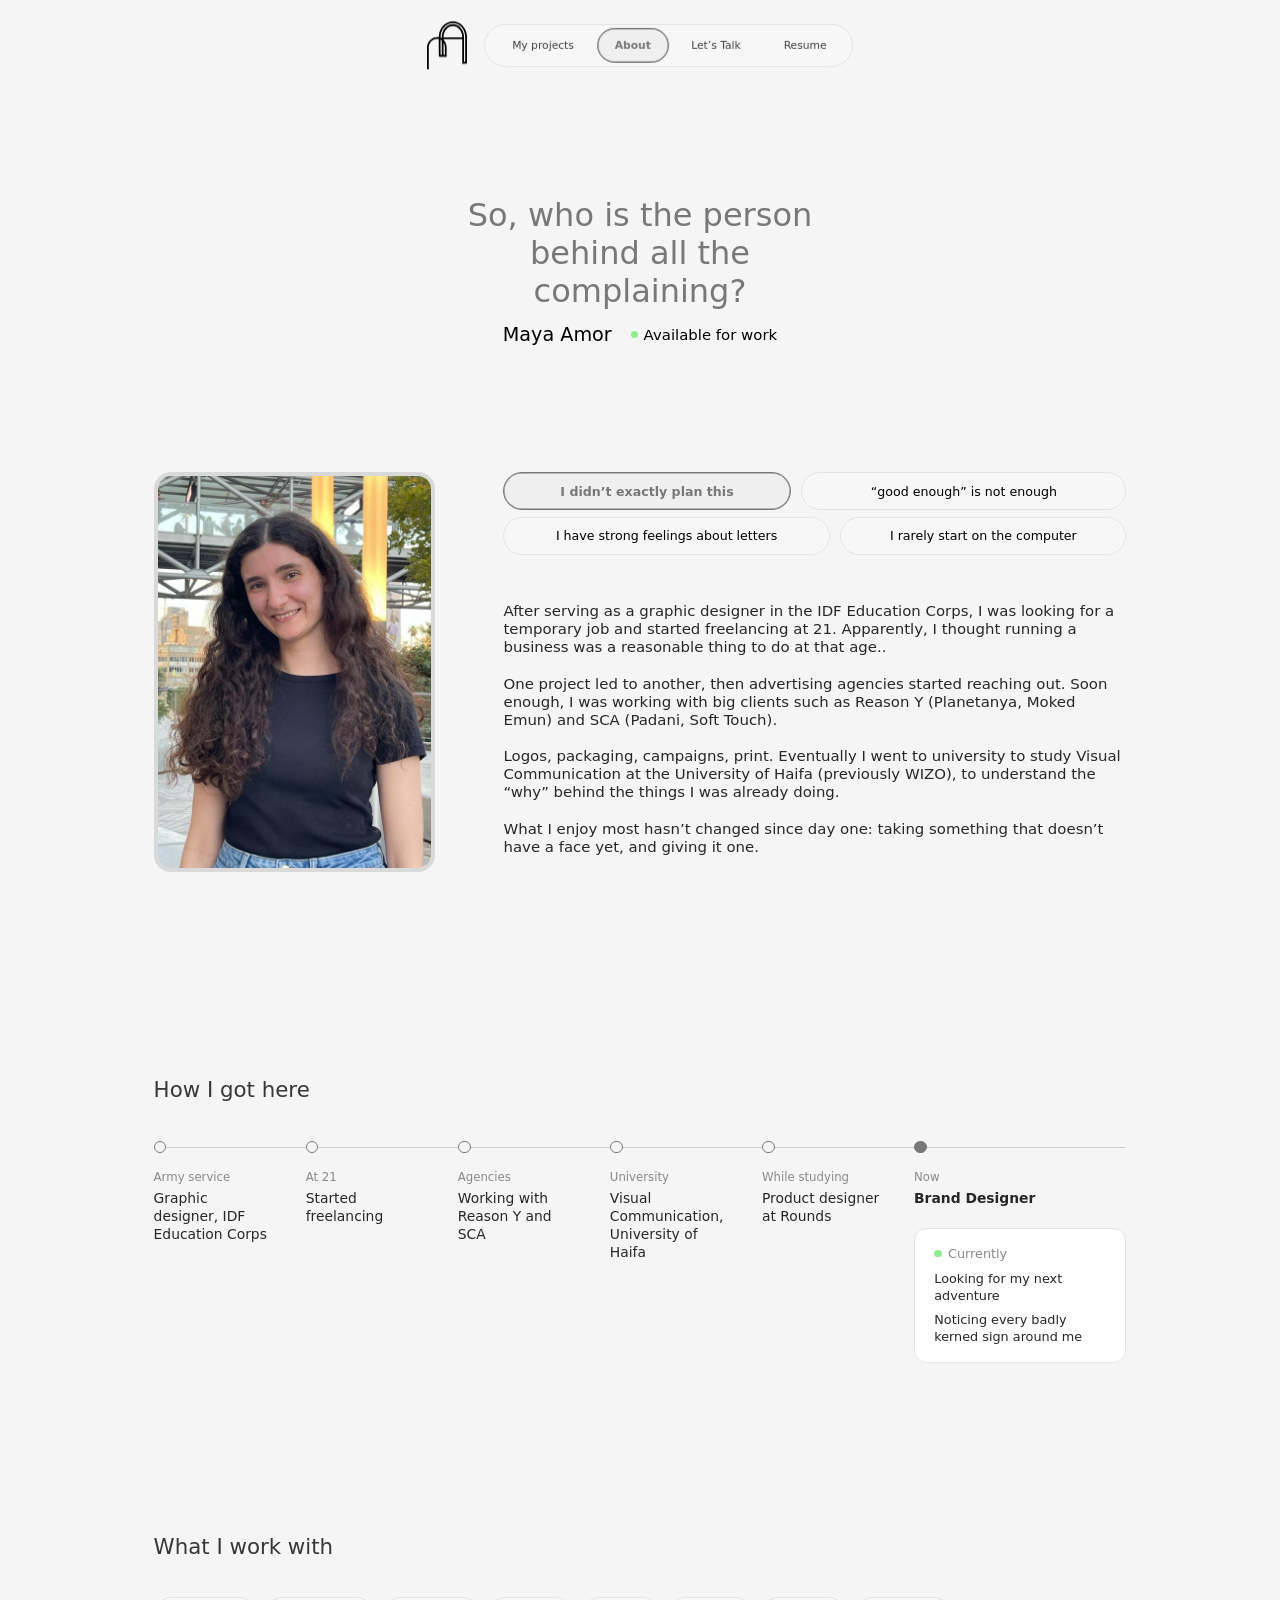
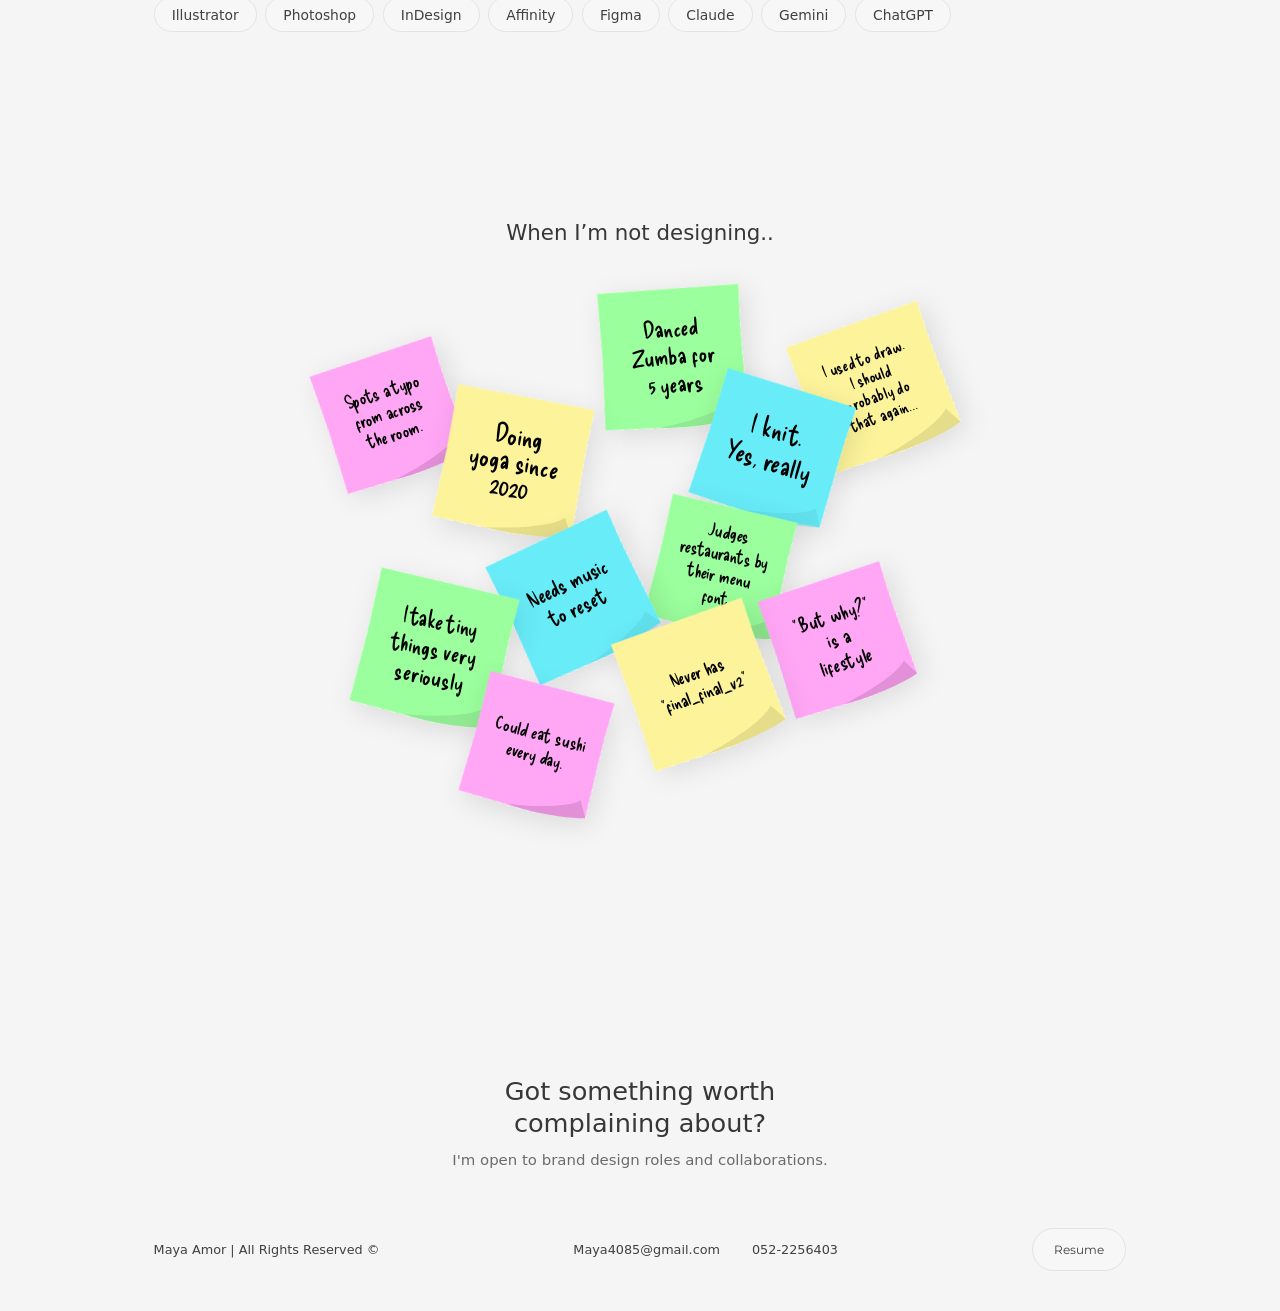
==== about.html @ 85015251 "Branding portfolio: Home, About and six case studies Invitro, Tikotin (Hand Made Japan), Aria Festiv" ====
<!DOCTYPE html>
<html lang="en">
<head>
  <meta charset="UTF-8">
  <meta name="viewport" content="width=device-width, initial-scale=1.0">
  <meta name="format-detection" content="telephone=no, email=no">
  <title>About | Maya Amor</title>
  <meta name="description" content="About Maya Amor, a brand designer who started freelancing at 21 and has been giving brands their look ever since.">

  <!-- Link preview (LinkedIn, WhatsApp, etc.) -->
  <meta property="og:type" content="website">
  <meta property="og:site_name" content="Maya Amor">
  <meta property="og:title" content="About | Maya Amor">
  <meta property="og:description" content="About Maya Amor, a brand designer who started freelancing at 21 and has been giving brands their look ever since.">
  <meta property="og:url" content="https://maya-amor.github.io/branding/about.html">
  <meta name="twitter:card" content="summary_large_image">
  <link rel="canonical" href="https://maya-amor.github.io/branding/about.html">
  <link rel="icon" type="image/svg+xml" href="assets/icons/logo.svg">

  <link rel="preconnect" href="https://fonts.googleapis.com">
  <link rel="preconnect" href="https://fonts.gstatic.com" crossorigin>
  <link href="https://fonts.googleapis.com/css2?family=Delicious+Handrawn&family=Google+Sans+Flex:wght@300..700&family=Montserrat:wght@400;500&display=swap" rel="stylesheet">

  <link rel="stylesheet" href="css/styles.css">

  <!-- Lets CSS know JavaScript is on, so scroll animations only hide content when they can reveal it -->
  <script>document.documentElement.classList.add("js");</script>
</head>
<body>

  <!-- ===== Sticky header (already docked on this page) ===== -->
  <header class="site-header">

    <a class="site-header__logo" href="index.html" aria-label="Maya Amor, home">
      <img src="assets/icons/logo.svg" alt="" width="46" height="56">
    </a>

    <button class="site-header__menu-btn" type="button" aria-label="Open menu" aria-expanded="false" aria-controls="site-nav">
      <span></span><span></span><span></span>
    </button>

    <div class="site-header__nav" id="site-nav">
      <nav class="pill-nav" aria-label="Main">
        <a class="pill-nav__link" href="index.html#projects">My projects</a>
        <a class="pill-nav__link" href="about.html" aria-current="page">About</a>
        <a class="pill-nav__link" href="#contact">Let’s Talk</a>
        <a class="pill-nav__link" href="assets/Maya%20Amor%20Resume.pdf" target="_blank" rel="noopener">Resume</a>
      </nav>
    </div>
  </header>

  <main class="about container">

    <!-- ===== Intro ===== -->
    <div class="about__intro">
      <h1 class="about__title">So, who is the person behind all the complaining?</h1>
      <div class="about__meta">
        <span class="about__name">Maya Amor</span>
        <span class="about__status">Available for work</span>
      </div>
    </div>

    <!-- ===== Photo + story ===== -->
    <div class="about__body">
      <div class="about__photo reveal">
        <img src="assets/Photo%20of%20myself%20for%20about%20section.jpeg"
             alt="Maya Amor smiling, with long curly hair and a black t-shirt, standing outdoors"
             width="768" height="1024">
      </div>

      <div class="about__story reveal">
        <div class="about__tabs" role="tablist" aria-label="About me">
          <button class="about__tab" type="button" role="tab" id="tab-plan" aria-controls="panel-plan" aria-selected="true">I didn’t exactly plan this</button>
          <button class="about__tab" type="button" role="tab" id="tab-enough" aria-controls="panel-enough" aria-selected="false" tabindex="-1">“good enough” is not enough</button>
          <button class="about__tab" type="button" role="tab" id="tab-letters" aria-controls="panel-letters" aria-selected="false" tabindex="-1">I have strong feelings about letters</button>
          <button class="about__tab" type="button" role="tab" id="tab-sketch" aria-controls="panel-sketch" aria-selected="false" tabindex="-1">I rarely start on the computer</button>
        </div>

        <div class="about__panels">
        <div class="about__panel" role="tabpanel" id="panel-plan" aria-labelledby="tab-plan">
          <p>After serving as a graphic designer in the IDF Education Corps, I was looking for a temporary job and started freelancing at 21. Apparently, I thought running a business was a reasonable thing to do at that age..</p>
          <p>One project led to another, then advertising agencies started reaching out. Soon enough, I was working with big clients such as Reason Y (Planetanya, Moked Emun) and SCA (Padani, Soft Touch).</p>
          <p>Logos, packaging, campaigns, print. Eventually I went to university to study Visual Communication at the University of Haifa (previously WIZO), to understand the “why” behind the things I was already doing.</p>
          <p class="about__highlight">What I enjoy most hasn’t changed since day one: taking something that doesn’t have a face yet, and giving it one.</p>
        </div>

        <div class="about__panel" role="tabpanel" id="panel-enough" aria-labelledby="tab-enough" hidden>
          <p>I've never been particularly good at looking at something and thinking, “Well, that's just how it is.”</p>
          <p>If something doesn't make sense, I want to know why. If something could work better, I'll probably notice it. And if something is 2px off...</p>
          <p>Well.</p>
          <p class="about__highlight">Unfortunately, I will notice that too.</p>
        </div>

        <div class="about__panel" role="tabpanel" id="panel-letters" aria-labelledby="tab-letters" hidden>
          <p>Some people notice faces. I notice fonts.</p>
          <p>On menus, on street signs, on the back of a shampoo bottle. A typeface can make a brand feel warm, serious, cheap or expensive before anyone reads a single word.</p>
          <p>At some point, choosing fonts wasn’t enough, so I designed my own.</p>
          <p class="about__highlight">Every letter has a personality. Getting them to work together is the fun part.</p>
        </div>

        <div class="about__panel" role="tabpanel" id="panel-sketch" aria-labelledby="tab-sketch" hidden>
          <p>Before I design anything, I need to understand what I’m looking at.</p>
          <p>Who the brand is. Who it’s talking to. What everyone else in the field looks like. What it should never look like.</p>
          <p>Sometimes that means research. Sometimes it means a moodboard. Most of the time it means a pencil and a lot of very ugly first sketches.</p>
          <p class="about__highlight">Illustrator comes later.</p>
        </div>
        </div>
      </div>
    </div>

    <!-- ===== Journey timeline (the last point holds "Currently") ===== -->
    <section class="journey" aria-labelledby="journey-title">
      <h2 class="about__section-title reveal" id="journey-title">How I got here</h2>
      <ol class="journey__list">
        <li class="journey__item reveal">
          <span class="journey__when">Army service</span>
          <span class="journey__what">Graphic designer, IDF Education Corps</span>
        </li>
        <li class="journey__item reveal">
          <span class="journey__when">At 21</span>
          <span class="journey__what">Started freelancing</span>
        </li>
        <li class="journey__item reveal">
          <span class="journey__when">Agencies</span>
          <span class="journey__what">Working with Reason Y and SCA</span>
        </li>
        <li class="journey__item reveal">
          <span class="journey__when">University</span>
          <span class="journey__what">Visual Communication, University of Haifa</span>
        </li>
        <li class="journey__item reveal">
          <span class="journey__when">While studying</span>
          <span class="journey__what">Product designer at Rounds</span>
        </li>
        <li class="journey__item journey__item--now reveal">
          <span class="journey__when">Now</span>
          <span class="journey__what">Brand Designer</span>
          <!-- Placeholder lines: replace with what you're up to -->
          <div class="journey__currently">
            <p class="journey__currently-label">Currently</p>
            <ul>
              <li>Looking for my next adventure</li>
              <li>Noticing every badly kerned sign around me</li>
            </ul>
          </div>
        </li>
      </ol>
    </section>

    <!-- ===== Tools and skills ===== -->
    <section class="tools reveal" aria-labelledby="tools-title">
      <h2 class="about__section-title" id="tools-title">What I work with</h2>
      <ul class="tools__list">
        <li>Illustrator</li>
        <li>Photoshop</li>
        <li>InDesign</li>
        <li>Affinity</li>
        <li>Figma</li>
        <li>Claude</li>
        <li>Gemini</li>
        <li>ChatGPT</li>
      </ul>
    </section>

    <!-- ===== Sticky notes: random facts (drag them around) ===== -->
    <section class="facts" id="facts" aria-labelledby="facts-title">
      <h2 class="facts__title reveal" id="facts-title">When I’m not designing..</h2>
      <ul class="facts__board reveal" aria-label="Random facts about me">
        <li class="note" style="--x:16.96%; --y:25.07%; --w:173.28; --h:168.28; --rot:-11.11deg">
          <i class="note__paper" style="inset:-13.71% -20.63% -21.75% -13.31%"><img src="assets/about/notes/note-1.svg" alt="" draggable="false"></i>
          <span class="note__text" style="--tx:-0.81%; --ty:-1.81%; --trot:-6.94deg; --fs:22; --tw:59.79%">Spots a typo from across the room.</span>
        </li>
        <li class="note" style="--x:54.28%; --y:15.35%; --w:187.6; --h:185.58; --rot:1.49deg">
          <i class="note__paper" style="inset:-12.49% -18.65% -17.26% -12.36%"><img src="assets/about/notes/note-2.svg" alt="" draggable="false"></i>
          <span class="note__text" style="--tx:-0.12%; --ty:-2.16%; --trot:-6.72deg; --fs:28; --tw:58.68%">Danced Zumba for 5 years</span>
        </li>
        <li class="note" style="--x:80.92%; --y:20.62%; --w:184.15; --h:182.15; --rot:-14.27deg">
          <i class="note__paper" style="inset:-12.73% -19.02% -17.64% -12.59%"><img src="assets/about/notes/note-3.svg" alt="" draggable="false"></i>
          <span class="note__text" style="--tx:-0.24%; --ty:-2.74%; --trot:-5.48deg; --fs:20; --tw:59.78%">I used to draw. I should probably do that again...</span>
        </li>
        <li class="note" style="--x:33.4%; --y:33.88%; --w:184.15; --h:182.15; --rot:16.27deg">
          <i class="note__paper" style="inset:-12.73% -19.02% -17.64% -12.59%"><img src="assets/about/notes/note-4.svg" alt="" draggable="false"></i>
          <span class="note__text" style="--tx:-0.35%; --ty:-2.73%; --trot:-5.38deg; --fs:32; --tw:59.78%; --lh:0.969">Doing yoga since 2020</span>
        </li>
        <li class="note" style="--x:67.53%; --y:31.24%; --w:181.99; --h:176.91; --rot:24.68deg">
          <i class="note__paper" style="inset:-13.02% -19.62% -20.68% -12.67%"><img src="assets/about/notes/note-5.svg" alt="" draggable="false"></i>
          <span class="note__text" style="--tx:-1.07%; --ty:-3.64%; --trot:-7.71deg; --fs:32; --tw:60.49%">I knit. Yes, really</span>
        </li>
        <li class="note" style="--x:60.64%; --y:52.14%; --w:169.48; --h:167.65; --rot:18.75deg">
          <i class="note__paper" style="inset:-13.84% -20.75% -19.39% -13.7%"><img src="assets/about/notes/note-6.svg" alt="" draggable="false"></i>
          <span class="note__text" style="--tx:-0.55%; --ty:-4.32%; --trot:-6.71deg; --fs:22; --tw:64.96%">Judges restaurants by their menu font</span>
        </li>
        <li class="note" style="--x:41.25%; --y:56.75%; --w:181.99; --h:176.91; --rot:-17.99deg">
          <i class="note__paper" style="inset:-13.02% -19.62% -20.68% -12.67%"><img src="assets/about/notes/note-7.svg" alt="" draggable="false"></i>
          <span class="note__text" style="--tx:-0.37%; --ty:-2.17%; --trot:-7.52deg; --fs:26; --tw:60.04%">Needs music to reset</span>
        </li>
        <li class="note" style="--x:22.94%; --y:66.42%; --w:187.6; --h:185.58; --rot:18.75deg">
          <i class="note__paper" style="inset:-12.49% -18.65% -17.26% -12.36%"><img src="assets/about/notes/note-8.svg" alt="" draggable="false"></i>
          <span class="note__text" style="--tx:-0.75%; --ty:-2.02%; --trot:-6.71deg; --fs:28; --tw:58.68%">I take tiny things very seriously</span>
        </li>
        <li class="note" style="--x:76.02%; --y:64.22%; --w:173.28; --h:168.28; --rot:-11.11deg">
          <i class="note__paper" style="inset:-13.71% -20.63% -21.75% -13.31%"><img src="assets/about/notes/note-9.svg" alt="" draggable="false"></i>
          <span class="note__text" style="--tx:0.41%; --ty:-1.11%; --trot:-6.94deg; --fs:24; --tw:56.87%">“But why?” is a lifestyle</span>
        </li>
        <li class="note" style="--x:57.82%; --y:72.33%; --w:184.15; --h:182.15; --rot:-14.27deg">
          <i class="note__paper" style="inset:-12.73% -19.02% -17.64% -12.59%"><img src="assets/about/notes/note-10.svg" alt="" draggable="false"></i>
          <span class="note__text" style="--tx:0.83%; --ty:-2.62%; --trot:-5.48deg; --fs:22; --tw:64.81%">Never has “final_final_v2”</span>
        </li>
        <li class="note" style="--x:36.4%; --y:83%; --w:173.28; --h:168.28; --rot:22.15deg">
          <i class="note__paper" style="inset:-13.71% -20.63% -21.75% -13.31%"><img src="assets/about/notes/note-11.svg" alt="" draggable="false"></i>
          <span class="note__text" style="--tx:-0.06%; --ty:-2.33%; --trot:-6.94deg; --fs:22; --tw:65.36%">Could eat sushi every day.</span>
        </li>
      </ul>
    </section>

  </main>

  <!-- ===== Footer ===== -->
  <footer id="contact" class="footer">
    <!-- Closing line: the top of the footer -->
    <div class="footer__cta container reveal">
      <h2 class="footer__title">Got something worth<br>complaining about?</h2>
      <p class="footer__subtitle">I'm open to brand design roles and collaborations.</p>
    </div>

    <div class="footer__inner container">
      <p class="footer__copy">Maya Amor | All Rights Reserved ©</p>

      <div class="footer__contact">
        <span>Maya4085@gmail.com</span>
        <span>052-2256403</span>
      </div>

      <div class="footer__actions">
        <nav class="pill-nav pill-nav--footer" aria-label="External links">
          <a class="pill-nav__link" href="assets/Maya%20Amor%20Resume.pdf" target="_blank" rel="noopener">Resume</a>
        </nav>
      </div>
    </div>
  </footer>

  <!-- Floating back-to-top button, appears once you start scrolling -->
  <a class="back-to-top" href="#top" aria-label="Back to top">
    <img src="assets/icons/back-to-top.svg" alt="" width="47" height="47">
  </a>

  <script src="js/main.js"></script>
</body>
</html>
---- css/styles.css ----
/* =========================================================
   Scaling
   The Figma design is drawn on a 1200px frame. On desktop the
   whole layout scales with the window width, so 1rem = 16px at
   1200px, up to a max of 18.4px from 1380px wide. All sizes below are in rem
   (Figma px ÷ 16). Tablet and phone use a fixed 16px base.
   ========================================================= */
html {
  font-size: 16px;
}

@media (min-width: 961px) {
  html {
    /* Grows with the window up to 1380px wide (1.15× the Figma sizes),
       then stays that size so text doesn't get huge on big screens */
    font-size: min(calc(100vw / 75), 18.4px);
  }
}

/* =========================================================
   Design tokens (from Figma)
   ========================================================= */
:root {
  --bg: #f5f5f5;
  --surface: #f7f7f7;
  --surface-hover: #ececec;
  --border: #e3e3e3;
  --selected-bg: #efeff0;         /* selected pill (current page / active tab) */
  --selected: #787878;

  --text-strong: #272727;
  --text-heading: #373737;
  --text-muted: #404041;
  --navy: #0a083b;

  --font-sans: "Google Sans Flex", "Google Sans", system-ui, -apple-system, "Segoe UI", Roboto, sans-serif;
  --font-alt: "Montserrat", system-ui, -apple-system, "Segoe UI", Roboto, sans-serif;

  --content-width: 57rem;   /* 912px */
  --gutter: 1rem;
  --radius-card: 1rem;      /* 16px */
}

/* =========================================================
   Base
   ========================================================= */
*,
*::before,
*::after {
  box-sizing: border-box;
}

html {
  scroll-behavior: smooth;
}

@media (prefers-reduced-motion: reduce) {
  html { scroll-behavior: auto; }
}

body {
  margin: 0;
  background: var(--bg);
  color: var(--text-strong);
  font-family: var(--font-sans);
  -webkit-font-smoothing: antialiased;
  text-rendering: optimizeLegibility;
}

img {
  display: block;
  max-width: 100%;
  height: auto;
}

a {
  color: inherit;
  text-decoration: none;
}

/* Line break used only on phones */
.br-mobile {
  display: none;
}

/* Phone-only starting spot for the menu button in the hero */
.hero__menu-slot {
  display: none;
}

h1, h2, h3, h4, p, ul, dl, dd, figure {
  margin: 0;
}

ul {
  padding: 0;
  list-style: none;
}

:focus-visible {
  outline: 2px solid var(--text-strong);
  outline-offset: 3px;
}

.container {
  width: 100%;
  max-width: calc(var(--content-width) + var(--gutter) * 2);
  margin-inline: auto;
  padding-inline: var(--gutter);
}

/* =========================================================
   Pill navigation (hero + footer)
   ========================================================= */
.pill-nav {
  display: flex;
  align-items: center;
  justify-content: center;
  height: 2.5rem;                 /* 40px (85% of Figma 47px) */
  padding: 0.266rem;              /* same gap on every side */
  background: var(--surface);
  border: 0.094rem solid var(--border);
  border-radius: 4.625rem;
}

.pill-nav__link {
  padding: 0.584rem 1.01rem;      /* 85% of Figma 11px 19px */
  border: 1px solid transparent;  /* reserves space for the hover stroke */
  border-radius: 4.625rem;
  font-size: 0.629rem;            /* 85% of Figma 11.8px */
  font-weight: 300;
  line-height: normal;
  color: var(--text-muted);
  white-space: nowrap;
  transition: background-color 0.2s ease, border-color 0.2s ease, color 0.2s ease;
}

.pill-nav__link:hover {
  background: var(--surface-hover);
  color: var(--text-strong);
}

.site-header .pill-nav__link:hover,
.hero .pill-nav__link:hover {
  border-color: var(--border);
}

/* Current page (e.g. "About" on the About page) */
/* Selected pill: one shared style for the current navbar link
   (e.g. "About", or "My projects" while viewing the projects)
   and the active About tab. */
.pill-nav__link[aria-current]:not([aria-current="false"]),
.pill-nav__link[aria-current]:not([aria-current="false"]):hover,
.about__tab[aria-selected="true"],
.about__tab[aria-selected="true"]:hover {
  background: var(--selected-bg);
  border-color: var(--selected);
  box-shadow: inset 0 0 0 0.5px var(--selected);  /* 1.5px outline in total, like Figma */
  color: var(--selected);
  font-weight: 600;
}

/* Reserves the bold width so pills don't shift when they get selected
   (js/main.js copies each label into data-label) */
.pill-nav__link,
.about__tab,
.cs-nav__link {
  display: inline-flex;
  flex-direction: column;
  align-items: center;
}

.pill-nav__link::after,
.about__tab::after,
.cs-nav__link::after {
  content: attr(data-label);
  height: 0;
  overflow: hidden;
  visibility: hidden;
  font-weight: 600;
}

.pill-nav--footer .pill-nav__link {
  font-family: var(--font-alt);
  font-weight: 400;
}

/* =========================================================
   Sticky header
   Layout here = the final "docked" position (logo + navbar side by side).
   On Home, js/main.js moves the logo and navbar from their hero spots
   into these positions as you scroll, and fades the shadows in via --dock.
   ========================================================= */
.site-header {
  --dock: 0;                      /* 0 = no shadow (in hero), 1 = full shadow (docked) */
  position: fixed;
  inset: 0 0 auto 0;
  z-index: 20;
  display: flex;
  align-items: center;
  justify-content: center;
  gap: 1rem;                      /* 16px between logo and navbar */
  padding: 1.25rem var(--gutter); /* 20px */
  pointer-events: none;           /* only the logo/links are clickable, not the empty bar */
}

.site-header > * {
  position: relative;
  pointer-events: auto;
}

/* Docked shadows: fade in with --dock so the header stands out over the page */
.site-header .pill-nav,
.site-header__menu-btn {
  box-shadow: 0 0.25rem 0.875rem rgba(0, 0, 0, calc(0.1 * var(--dock)));
}

.site-header__logo img {
  filter: drop-shadow(0 0.125rem 0.25rem rgba(0, 0, 0, calc(0.18 * var(--dock))));
}

/* Soft blurred patch behind the logo once it's docked, so it stays readable
   over busy content. Round with feathered edges, so there's no hard outline. */
.site-header__logo {
  isolation: isolate;
}

.site-header__logo::before {
  content: "";
  position: absolute;
  inset: -0.75rem -0.9rem;
  z-index: -1;
  border-radius: 50%;
  background: rgba(245, 245, 245, 0.35);
  -webkit-backdrop-filter: blur(6px);
  backdrop-filter: blur(6px);
  -webkit-mask-image: radial-gradient(closest-side, #000 55%, transparent);
  mask-image: radial-gradient(closest-side, #000 55%, transparent);
  opacity: var(--dock);
  pointer-events: none;
}

.site-header__logo,
.site-header__nav {
  display: block;
  transform-origin: top left;     /* so the docked shrink is anchored predictably */
  will-change: transform;
}

.site-header__menu-btn {
  display: none;
}

/* Page content below the header shouldn't hide under it when jumping to a section */
#facts,
#projects,
#contact {
  scroll-margin-top: 6.5rem;
}

/* =========================================================
   Hero — fills the first screen
   ========================================================= */
.hero {
  display: flex;
  flex-direction: column;
  align-items: center;
  justify-content: center;
  gap: 3.375rem;                  /* 54px */
  min-height: 100vh;
  min-height: 100svh;
  padding-block: 3rem;
  text-align: center;
}

.hero__logo-slot,
.site-header__logo img {
  width: 2.342rem;                /* 85% of the Figma-minus-5% size */
  height: auto;
}

.hero__text {
  display: flex;
  flex-direction: column;
  align-items: center;
  color: var(--text-heading);
}

.hero__title {
  margin-bottom: 1.9375rem;       /* 31px */
  font-size: 1.875rem;            /* 30px */
  font-weight: 500;
  line-height: 1.069;
}

.hero__bio {
  font-size: 1rem;                /* 16px */
  font-weight: 400;
  line-height: 1.069;
}

.hero__bio + .hero__bio {
  margin-top: 1.069em;
}

.hero .pill-nav {
  max-width: 100%;
}

/* On desktop/tablet the hero logo + navbar are invisible placeholders:
   the header copies are drawn on top of them and travel up on scroll. */
@media (min-width: 641px) {
  .js .site-header--home ~ .hero .hero__logo-slot,
  .js .site-header--home ~ .hero .hero__nav-slot {
    visibility: hidden;
  }
}

/* =========================================================
   Intro to projects
   ========================================================= */
.intro {
  display: flex;
  justify-content: center;
  padding-top: 6rem;
  padding-bottom: 5rem;           /* 80px */
}

.intro__link {
  display: flex;
  flex-direction: column;
  align-items: center;
  gap: 0.9375rem;                 /* 15px */
  max-width: 20.625rem;           /* 330px */
  font-size: 0.875rem;            /* 14px */
  font-weight: 300;
  line-height: normal;
  color: #000;
  text-align: center;
}

.intro__link img {
  width: 1rem;
}

/* =========================================================
   Projects
   ========================================================= */
.projects {
  display: flex;
  flex-direction: column;
  gap: 8.375rem;                  /* 134px */
  padding-top: 4.875rem;          /* 78px */
  scroll-margin-top: 1.5rem;
}

.project {
  display: flex;
  flex-direction: column;
  gap: 1.5rem;                    /* 24px */
}

.project__header {
  display: flex;
  align-items: flex-start;
  justify-content: space-between;
  gap: 1.5rem;
}

.project__heading {
  display: flex;
  flex-direction: column;
  gap: 0.75rem;                   /* 12px */
}

.project__label {
  font-family: var(--font-alt);
  font-size: 0.9375rem;           /* 15px */
  font-weight: 500;
  line-height: 1.069;
}

.project__title {
  font-size: 1.625rem;            /* 26px */
  font-weight: 600;
  line-height: normal;
}

/* Each project sets its own colors on its <article>: --label and --card */
.project__label { color: var(--label, var(--selected)); }

/* Card = the project's cover image (912 × 500) on its project color */
.project__card {
  position: relative;
  display: block;
  overflow: hidden;
  border-radius: var(--radius-card);
  aspect-ratio: 912 / 500;
  container-type: inline-size;
  background: var(--card, var(--surface-hover));
}

.project__cover {
  width: 100%;
  height: 100%;
  object-fit: cover;
}

/* Screenshot cover (Sender, as on the UI/UX portfolio): the screen sits on the
   card color, rising from the bottom, and slides up a little on hover */
.project__screen {
  position: absolute;
  left: 7.294%;                   /* 66.5 / 912 */
  top: 34.34%;                    /* 171.7 / 500 */
  width: 85.41%;                  /* 779 / 912 */
  border-radius: 1.754cqi;        /* 16px at 912px card width, scales with the card */
  transition: transform var(--hover-duration) var(--ease-out);
}

@media (hover: hover) {
  .project__card:hover .project__screen { transform: translateY(-6%); }
}

.project__card:focus-visible .project__screen { transform: translateY(-6%); }

@media (prefers-reduced-motion: reduce) {
  .project__screen { transition: none; }
}

/* White covers (Metropoline) need an outline to stand off the page */
.project__card--outlined {
  border: 1px solid var(--border);
}

/* No cover yet: the project name, big and centered */
.project__card--empty {
  display: grid;
  place-items: center;
}

.project__placeholder {
  font-size: 6cqi;
  font-weight: 500;
  letter-spacing: -0.02em;
  color: var(--label, var(--selected));
  opacity: 0.55;
}

/* View Project button */
.btn-pill {
  display: inline-flex;
  flex-shrink: 0;
  align-items: center;
  justify-content: center;
  gap: 0.5rem;                    /* 8px */
  padding: 0.625rem 1.125rem;     /* 10px 18px */
  background: var(--surface);
  border: 1px solid var(--border);
  border-radius: 100px;
  font-size: 0.8125rem;           /* 13px */
  font-weight: 300;
  line-height: 1.22;
  color: var(--text-strong);
  white-space: nowrap;
  transition: background-color 0.2s ease;
}

.btn-pill:hover {
  background: var(--surface-hover);
}

.btn-pill__arrow {
  /* The Figma arrow points down; rotate it to point right */
  width: 0.6875rem;               /* 11px */
  transform: rotate(-90deg);
}

/* Tags */
.tags {
  display: flex;
  flex-wrap: wrap;
  gap: 0.375rem;                  /* 6px */
}

.tag {
  min-width: 5.375rem;            /* 86px */
  padding: 0.625rem 1.25rem;      /* 10px 20px */
  border: 1px solid var(--border);
  border-radius: 100px;
  font-family: var(--font-alt);
  font-size: 0.75rem;             /* 12px */
  line-height: 1.22;
  text-align: center;
  color: var(--text-strong);
}

/* =========================================================
   Footer
   ========================================================= */
.footer {
  margin-top: 13.5625rem;         /* 217px */
  padding-bottom: 2.3125rem;      /* 37px */
}

.footer__inner {
  display: flex;
  align-items: center;
  justify-content: space-between;
  gap: 1.5rem;
}

.footer__copy,
.footer__contact {
  font-size: 0.75rem;             /* 12px */
  font-weight: 300;
  color: var(--text-muted);
  white-space: nowrap;
}

.footer__contact {
  display: flex;
  gap: 1.875rem;                  /* 30px */
}

.footer__actions {
  display: flex;
  align-items: center;
  gap: 0.75rem;                   /* 12px */
}

/* Smaller pill than the hero navbar */
.pill-nav--footer {
  height: 2.5rem;                 /* 40px */
  padding: 0.25rem;               /* 4px */
}

.pill-nav--footer .pill-nav__link {
  padding: 0.5625rem 0.9375rem;   /* 9px 15px */
  font-size: 0.6875rem;           /* 11px */
}

/* =========================================================
   Floating back-to-top button
   Hidden at the top of the page; js/main.js adds .is-visible
   once you start scrolling.
   ========================================================= */
.back-to-top {
  position: fixed;
  right: 2rem;
  bottom: 2rem;
  z-index: 10;
  border-radius: 0.6rem;
  box-shadow: 0 0.25rem 1rem rgba(0, 0, 0, 0.08);
  opacity: 0;
  visibility: hidden;
  transform: translateY(0.75rem);
  transition: opacity 0.3s ease, transform 0.3s ease, visibility 0.3s;
}

.back-to-top.is-visible {
  opacity: 1;
  visibility: visible;
  transform: translateY(0);
}

.back-to-top.is-visible:hover {
  transform: translateY(-0.125rem);
}

.back-to-top img {
  width: 2.5rem;                  /* 40px */
}

/* =========================================================
   About page
   ========================================================= */
.about {
  padding-top: 11.5rem;           /* title sits closer to the navbar than in Figma (~232px) */
}

.about__intro {
  display: flex;
  flex-direction: column;
  align-items: center;
  gap: 0.75rem;
  text-align: center;
}

.about__title {
  max-width: 24rem;               /* 383px → wraps onto 2 lines */
  font-size: 1.875rem;            /* 30px */
  font-weight: 300;
  line-height: normal;
  color: var(--selected);
}

.about__meta {
  display: flex;
  flex-wrap: wrap;
  align-items: center;
  justify-content: center;
  gap: 0.25rem 1.125rem;          /* 18px */
  color: #000;
}

.about__name {
  font-size: 1.125rem;            /* 18px */
  font-weight: 400;
}

.about__status {
  display: inline-flex;
  align-items: center;
  gap: 0.3125rem;                 /* 5px */
  font-size: 0.875rem;            /* 14px */
  font-weight: 300;
}

.about__status::before {
  content: "";
  width: 0.43rem;                 /* 7px green dot */
  height: 0.43rem;
  border-radius: 50%;
  background: #90ea91;
}

.about__body {
  display: grid;
  grid-template-columns: 16.5rem 1fr;   /* 264px photo (about 10% smaller than Figma) + story */
  align-items: start;
  gap: 4rem;                            /* 64px */
  margin-top: 7.375rem;                 /* 118px */
}

/* Photo: rounded with a light gray frame, cropped like in Figma */
.about__photo {
  position: relative;
  overflow: hidden;
  aspect-ratio: 296 / 421;
  border: 0.25rem solid #d9d9d9;
  border-radius: var(--radius-card);
}

.about__photo img {
  position: absolute;
  top: -19.71%;
  left: -19.01%;
  width: 138.01%;
  max-width: none;
  height: 129.12%;
  object-fit: cover;
}

/* Tabs */
.about__tabs {
  display: flex;
  flex-wrap: wrap;
  gap: 0.375rem 0.625rem;         /* 6px between rows, 10px between pills */
}

.about__tab {
  display: inline-flex;
  flex-direction: column;
  flex: 1 1 auto;
  align-items: center;
  padding: 0.625rem 1.375rem;     /* 10px 22px */
  background: var(--surface);
  border: 1px solid var(--border);
  border-radius: 100px;
  font: inherit;
  font-size: 0.74rem;             /* 11.8px */
  font-weight: 300;
  line-height: normal;
  color: #000;
  white-space: nowrap;
  cursor: pointer;
  transition: background-color 0.2s ease, border-color 0.2s ease, box-shadow 0.2s ease, color 0.2s ease;
}

.about__tab:hover {
  background: var(--surface-hover);
}

/* Story text. All four panels share one grid cell, so the area is always as tall
   as the longest story and the page doesn't jump when switching tabs. */
.about__panels {
  display: grid;
  margin-top: 2.75rem;            /* 44px */
}

.about__panel[hidden] {
  display: block;
  visibility: hidden;
}

.about__panel {
  grid-area: 1 / 1;
  font-size: 0.875rem;            /* 14px */
  font-weight: 300;
  line-height: normal;
  color: var(--text-strong);
}

.about__panel p + p {
  margin-top: 1.25em;             /* blank line between paragraphs */
}

.about__highlight {
  font-weight: 500;
}

/* =========================================================
   Tablet (≤ 960px)
   ========================================================= */
@media (max-width: 960px) {
  :root { --gutter: 2rem; }

  .projects { gap: 6.5rem; }

  .footer { margin-top: 10rem; }

  .footer__inner {
    flex-wrap: wrap;
    justify-content: center;
    row-gap: 1.25rem;
  }

  .footer__copy { order: 3; width: 100%; text-align: center; }

  /* About: narrower photo column */
  .about { padding-top: 8.5rem; }

  .about__body {
    grid-template-columns: 12.5rem 1fr;
    gap: 2.5rem;
    margin-top: 5rem;
  }
}

/* =========================================================
   Phone (≤ 640px)
   ========================================================= */
@media (max-width: 640px) {
  :root { --gutter: 2rem; }       /* 32px side margins on phones */

  /* Hero no longer fills the whole screen on phones, so the intro line sits closer */
  .hero {
    gap: 2.5rem;
    min-height: auto;
    padding-top: 6.5rem;
    padding-bottom: 2.5rem;
  }

  .hero__title {
    margin-bottom: 1.5rem;
    font-size: 1.75rem;
  }

  .hero__bio { font-size: 0.9375rem; }

  /* Phones keep the full-size logo + navbar so links stay easy to tap */
  .pill-nav:not(.pill-nav--footer) { height: 2.9375rem; padding: 0.3125rem; }
  .pill-nav:not(.pill-nav--footer) .pill-nav__link { font-size: 0.74rem; }
  .hero__logo-slot { width: 2.755rem; }

  /* Phones: the hero shows only the menu button (centered) instead of the navbar */
  .hero__nav-slot { display: none; }

  .hero__menu-slot {
    display: block;
    width: 2.5rem;
    height: 2.5rem;
    visibility: hidden;
  }

  .site-header--home .site-header__menu-btn {
    animation: rise-in var(--hero-duration) var(--ease-out) both;
    animation-delay: calc(0.2s + var(--hero-stagger) * 3.6);
  }

  .pill-nav__link { padding: 0.6875rem 0.625rem; }

  .intro {
    padding-top: 6rem;
    padding-bottom: 4.5rem;
  }

  .projects {
    gap: 8rem;
    padding-top: 3.5rem;
    padding-inline: 2.75rem;      /* 44px: project cards get extra side room */
  }

  .project { gap: 1.5rem; }

  .project__header {
    flex-direction: column;
    gap: 1rem;
  }

  .project__title { font-size: 1.375rem; }

  /* About: photo on top, story below */
  .about { padding-top: 9rem; }

  .about__title { font-size: 1.625rem; }

  .about__body {
    grid-template-columns: 1fr;
    gap: 3rem;
    margin-top: 3.5rem;
  }

  .about__photo {
    width: 100%;
    max-width: 15rem;
    justify-self: center;
  }

  .about__tabs { gap: 0.5rem; }

  .about__tab {
    padding: 0.75rem 1.25rem;
    font-size: 0.8125rem;
  }

  .about__panels { margin-top: 2rem; }

  .br-desktop { display: none; }
  .br-mobile { display: inline; }

  .footer {
    margin-top: 10rem;
    padding-bottom: 3rem;
  }

  .back-to-top { right: 2.5rem; bottom: 2.5rem; }

  /* ----- Header on phones: logo + hamburger, links in a dropdown ----- */
  .site-header {
    --dock: 1;
    justify-content: space-between;
    padding: 2.5rem;               /* 40px from the top and side edges */
  }

  .site-header__logo {
    transition: opacity 0.5s var(--ease-out), visibility 0.5s;
  }

  .site-header__logo img { width: 2rem; }

  /* Home: the menu button is always there; the small logo only appears once
     you scroll past the hero (so there aren't two logos on screen) */
  .site-header--home:not(.is-visible) .site-header__logo {
    opacity: 0;
    visibility: hidden;
  }

  .site-header__menu-btn {
    -webkit-appearance: none;     /* iPhone: drop the default button styling */
    appearance: none;
    color: var(--text-strong);
  }

  .site-header__menu-btn {
    display: flex;
    flex-direction: column;
    justify-content: center;
    gap: 5px;
    /* Same look as the back-to-top button */
    width: 2.5rem;
    height: 2.5rem;
    padding: 0 0.75rem;
    background: var(--surface);
    border: 1.5px solid var(--border);
    border-radius: 0.5rem;
    box-shadow: 0 0.25rem 1rem rgba(0, 0, 0, 0.08);
    cursor: pointer;
  }

  .site-header__menu-btn span {
    display: block;
    flex-shrink: 0;
    width: 1rem;                  /* explicit size so the lines always draw (iPhone) */
    height: 2px;
    background: var(--text-strong);
    border-radius: 2px;
    transition: transform 0.35s var(--ease-out), opacity 0.2s ease;
  }

  /* Hamburger → X */
  .menu-open .site-header__menu-btn span:nth-child(1) { transform: translateY(7px) rotate(45deg); }
  .menu-open .site-header__menu-btn span:nth-child(2) { opacity: 0; }
  .menu-open .site-header__menu-btn span:nth-child(3) { transform: translateY(-7px) rotate(-45deg); }

  .site-header__nav {
    position: absolute;
    top: calc(100% - 2rem);        /* 8px under the button (header has 40px bottom padding) */
    right: 2.5rem;                 /* lines up with the menu button */
    opacity: 0;
    visibility: hidden;
    translate: 0 -0.5rem;          /* "translate" so it combines with the travel movement */
    transition: opacity 0.3s ease, translate 0.3s var(--ease-out), visibility 0.3s;
  }

  .menu-open .site-header__nav {
    opacity: 1;
    visibility: visible;
    translate: 0 0;
  }

  .site-header__nav .pill-nav {
    flex-direction: column;
    align-items: stretch;
    height: auto;
    min-width: 11rem;
    padding: 0.375rem;
    border-radius: 1.25rem;
    box-shadow: 0 0.75rem 2rem rgba(0, 0, 0, 0.08);
    animation: none;
  }

  .site-header__nav .pill-nav .pill-nav__link {
    align-items: flex-start;       /* left-align text in the dropdown */
    padding: 0.75rem 1rem;
    font-size: 0.875rem;
  }

  .footer__contact {
    flex-direction: column;
    align-items: center;
    gap: 0.5rem;
    width: 100%;
  }
}

/* Very small phones */
@media (max-width: 370px) {
  .pill-nav__link {
    padding: 0.6875rem 0.4375rem;
    font-size: 0.6875rem;
  }
}

/* =========================================================
   Animations
   Timing and distances are grouped here so they're easy to tweak.
   ========================================================= */
:root {
  --ease-out: cubic-bezier(0.22, 1, 0.36, 1);   /* fast start, soft landing */

  /* Speeds — change these to make animations faster or slower */
  --hero-duration: 2.6s;      /* how long each hero item takes to rise in */
  --hero-stagger: 0.4s;       /* gap between one hero item and the next */
  --hover-duration: 1.3s;     /* screenshot slide on card hover */
  --reveal-duration: 2s;      /* project fade-up on scroll */
  --reveal-stagger: 0.24s;    /* gap between title row, card and tags */
}

/* ----- 1. Hero: fade + rise in on page load, one after another ----- */
/* Uses "translate" (not "transform") so it can combine with the scroll
   movement that js/main.js applies to the header items. */
@keyframes rise-in {
  from {
    opacity: 0;
    translate: 0 1.25rem;
  }
  to {
    opacity: 1;
    translate: 0 0;
  }
}

.hero__logo-slot,
.site-header--home .site-header__logo img,
.hero__title,
.hero__bio,
.hero .pill-nav,
.site-header--home .pill-nav {
  animation: rise-in var(--hero-duration) var(--ease-out) both;
}

.hero__logo-slot,
.site-header--home .site-header__logo img { animation-delay: 0.2s; }
.hero__title            { animation-delay: calc(0.2s + var(--hero-stagger)); }
.hero__bio              { animation-delay: calc(0.2s + var(--hero-stagger) * 2); }
.hero__bio + .hero__bio { animation-delay: calc(0.2s + var(--hero-stagger) * 2.6); }
.hero .pill-nav,
.site-header--home .pill-nav { animation-delay: calc(0.2s + var(--hero-stagger) * 3.6); }

/* About: title and name rise in on page load, like the Home hero */
.about__title,
.about__meta {
  animation: rise-in var(--hero-duration) var(--ease-out) both;
}

.about__title { animation-delay: 0.2s; }
.about__meta  { animation-delay: calc(0.2s + var(--hero-stagger)); }

/* ----- 2. Project card: cover zooms in slightly on hover ----- */
.project__cover,
.project__placeholder {
  transition: transform var(--hover-duration) var(--ease-out);
}

@media (hover: hover) {
  .project__card:hover .project__cover,
  .project__card:hover .project__placeholder {
    transform: scale(1.04);
  }
}

.project__card:focus-visible .project__cover,
.project__card:focus-visible .project__placeholder {
  transform: scale(1.04);
}

/* ----- 3. Intro line + projects: fade up as they scroll into view -----
   js/main.js adds .is-revealed when one enters the screen.
   Inside each, the items follow each other slightly
   (intro: text, then arrow / project: title row, card, tags). */
.js .intro__link > *,
.js .project > * {
  opacity: 0;
  transform: translateY(2.5rem);
  transition: opacity var(--reveal-duration) var(--ease-out), transform var(--reveal-duration) var(--ease-out);
}

.js .intro__link > :nth-child(2),
.js .project > :nth-child(2) { transition-delay: var(--reveal-stagger); }
.js .project > :nth-child(3) { transition-delay: calc(var(--reveal-stagger) * 2); }

.js .intro.is-revealed .intro__link > *,
.js .project.is-revealed > * {
  opacity: 1;
  transform: translateY(0);
}

/* Generic: any element with class="reveal" fades up when it scrolls into view */
.js .reveal {
  opacity: 0;
  transform: translateY(2.5rem);
  transition: opacity var(--reveal-duration) var(--ease-out), transform var(--reveal-duration) var(--ease-out);
}

.js .reveal.is-revealed {
  opacity: 1;
  transform: translateY(0);
}

/* About: story follows the photo slightly */
.js .about__story.reveal { transition-delay: var(--reveal-stagger); }

/* ----- 4. About tabs: new text fades in when switching ----- */
@keyframes panel-in {
  from {
    opacity: 0;
    translate: 0 0.5rem;
  }
  to {
    opacity: 1;
    translate: 0 0;
  }
}

.about__panel.is-switching {
  animation: panel-in 0.7s var(--ease-out) both;
}

/* ----- Respect "reduce motion" system setting ----- */
@media (prefers-reduced-motion: reduce) {
  .hero__logo-slot,
  .site-header__logo img,
  .hero__title,
  .hero__bio,
  .pill-nav,
  .about__title,
  .about__meta,
  .about__panel.is-switching,
  .site-header--home .site-header__menu-btn {
    animation: none;
  }

  .js .reveal,
  .js .intro__link > *,
  .js .project > * {
    opacity: 1;
    transform: none;
    transition: none;
  }

  .project__cover,
  .project__placeholder {
    transition: none;
  }
}

/* =========================================================
   Case study pages (WordWise, Sender)
   Sizes in rem = Figma px ÷ 16 (scales with the window on desktop).
   ========================================================= */
/* Home + case studies: content 840px wide on the 1200px frame (Figma: 912px) */
.page-home {
  --content-width: 52.5rem;
}

.page-case {
  --content-width: 52.5rem;       /* 840px: narrower than other pages (912px), more space on the sides */
  --project: #581c89;             /* project color (WordWise purple) for the section navigator */
  --project-accent: #a855f7;
  background: #fff;
}

.cs {
  --cs-section: 13rem;            /* space between big sections */
  --cs-block: 4rem;               /* space between blocks inside a section */
  --cs-card-bg: #f9fafb;
  --cs-card-border: #d1d5dc;
  --cs-purple: #581c89;
  --cs-violet: #7e40b9;
  --cs-accent: #a855f7;
  --cs-heading: #000;             /* headings and strong text */
  padding-top: 10.3rem;           /* breadcrumb sits ~165px down, under the header */
  color: var(--cs-heading);
}

.cs strong {
  font-weight: 600;
}

/* ----- Intro ----- */
.cs-breadcrumb {
  display: flex;
  align-items: center;
  gap: 0.3em;
  font-size: 1rem;
  font-weight: 400;
}

.cs-breadcrumb a {
  display: inline-flex;
  align-items: center;
  gap: 0.8rem;
  transition: opacity 0.2s ease;
}

.cs-breadcrumb a:hover {
  opacity: 0.65;
}

.cs-breadcrumb img {
  width: 1.45rem;
}

.cs-title {
  max-width: 35rem;               /* 552px, wraps onto 2 lines */
  margin-top: 2.6rem;
  font-size: 2.1875rem;           /* 35px */
  font-weight: 400;
  line-height: normal;
}

.cs-title--wordwise { color: var(--cs-purple); }

.cs-lead {
  max-width: 44rem;
  margin-top: 1.125rem;
  font-size: 1.125rem;            /* 18px */
  font-weight: 300;
  line-height: normal;
  color: #555;
}

/* ----- Screenshots ----- */
.cs-shot {
  margin: 0;
}

.cs-shot > img {
  width: 100%;
  border: 1px solid var(--cs-card-border);
  border-radius: 1rem;
}

.cs-shot--hero {
  margin-top: 2.25rem;
}

.cs-shot--hero > img {
  aspect-ratio: 912 / 540;
  object-fit: cover;
}

.cs-shot--contain {
  margin-top: 3rem;
}

.cs-shot--contain > img {
  aspect-ratio: 912 / 540;
  object-fit: contain;
  background: #fff;
}

.cs-shot figcaption,
.anno figcaption {
  margin-top: 0.45rem;
  font-size: 1rem;                /* 16px (Figma: 18px) */
  font-weight: 300;
  color: var(--text-strong);
}

/* ----- Sections & type ----- */
.cs-section {
  margin-top: var(--cs-section);
}

.cs-block {
  margin-top: var(--cs-block);
}

/* A sub-section that starts a new step (e.g. "First redesign Iteration") */
.cs-block--step {
  margin-top: calc(var(--cs-block) * 1.75);
}

/* Boxed note that follows a list needs more room */
.cs-verdicts + .cs-callout {
  margin-top: calc(var(--cs-block) * 1.5);
}

.cs-h2 {
  margin-bottom: 1.125rem;
  font-size: 1.875rem;            /* 30px */
  font-weight: 500;
  line-height: 1.3;
}

.cs-h2--accent { color: var(--cs-violet); }
.cs-h2--bold   { font-weight: 600; }

.cs-h3 {
  margin-bottom: 1.125rem;
  font-size: 1.625rem;            /* 26px */
  font-weight: 300;
  line-height: normal;
  color: var(--cs-violet);
}

.cs-h4 {
  margin-bottom: 1.5rem;
  font-size: 1.125rem;            /* 18px */
  font-weight: 500;
  line-height: normal;
}

.cs-h4--navy  { font-weight: 600; color: var(--navy); }
.cs-h4--light { font-weight: 300; }

.cs-text {
  font-size: 1.125rem;            /* 18px */
  font-weight: 300;
  line-height: normal;
  color: var(--text-strong);
}

.cs-text p + p,
.cs-statement p + p {
  margin-top: 1.26em;             /* one empty line between paragraphs */
}

.cs-subtitle {
  font-size: 1rem;
  font-weight: 600;
  color: var(--text-strong);
}

/* Boxed note (e.g. "The core challenge was...") */
.cs-callout {
  margin-top: 1.5rem;
  padding: 1.875rem;              /* 30px */
  background: var(--cs-card-bg);
  border: 1px solid var(--cs-card-border);
  border-radius: 0.75rem;         /* 12px */
  font-size: 1rem;
  font-weight: 400;
  line-height: normal;
  color: var(--cs-purple);
}

.cs-callout--strong {
  font-size: 1.125rem;
  font-weight: 600;
}

/* Purple statement line */
.cs-statement {
  margin-top: 2.4rem;
  font-size: 1.125rem;
  font-weight: 600;
  line-height: normal;
  color: var(--cs-purple);
}

/* ----- Cards ----- */
.cs-cards {
  display: grid;
  gap: 1.4375rem;                 /* 23px */
  margin-top: 1.125rem;
}

.cs-text + .cs-cards {
  margin-top: 2.4rem;
}

.cs-cards--2 { grid-template-columns: repeat(2, 1fr); }

.cs-cards--3 {
  grid-template-columns: repeat(3, 1fr);
  gap: 1.6875rem;                 /* 27px */
}

.cs-card {
  min-height: 10rem;              /* 160px */
  padding: 1.875rem;
  background: var(--cs-card-bg);
  border: 1px solid var(--cs-card-border);
  border-radius: 0.75rem;
  font-size: 1rem;
  font-weight: 300;
  line-height: normal;
  color: var(--text-strong);
}

.cs-card__title {
  margin-bottom: 1.125rem;
  font-size: 1.125rem;
  font-weight: 600;
  color: var(--cs-heading);
}

.cs-cards--sm .cs-card {
  min-height: 13.75rem;           /* 220px */
  color: var(--cs-heading);
}

.cs-cards--sm .cs-card__title {
  font-size: 1rem;
}

.cs-cards--reflection {
  gap: 1.5rem;
  margin-top: 2.125rem;
}

.cs-cards--reflection .cs-card {
  min-height: 24.125rem;          /* 386px */
}

.cs-cards--reflection .cs-card__title {
  font-weight: 500;
  color: var(--text-strong);
}

/* ----- Overview + facts card ----- */
.cs-overview {
  display: grid;
  grid-template-columns: minmax(0, 32.4rem) 18.75rem;   /* 518px text + 300px card */
  justify-content: space-between;
  align-items: start;
  margin-top: 6.5rem;
}

.cs-overview .cs-h2 {
  margin-top: 0.8rem;
}

.cs-facts {
  display: flex;
  flex-direction: column;
  gap: 1.375rem;                  /* 22px */
  margin: 0;
  padding: 1.875rem;
  background: var(--cs-card-bg);
  border: 1px solid var(--cs-card-border);
  border-radius: 0.75rem;
  font-size: 0.875rem;
  line-height: normal;
  color: var(--navy);
}

.cs-facts div {
  display: flex;
  flex-direction: column;
  gap: 0.375rem;
}

.cs-facts dt { font-weight: 600; }
.cs-facts dd { margin: 0; font-weight: 300; }

/* ----- Verdicts (what worked / what didn't) ----- */
.cs-verdict {
  display: flex;
  align-items: flex-start;
  gap: 0.875rem;                  /* 14px */
  font-size: 1rem;
  font-weight: 300;
  line-height: normal;
}

.cs-verdict > img {
  flex-shrink: 0;
  width: 1.5rem;
  margin-top: -0.15rem;           /* centers the icon on the title line */
}

.cs-verdict h4 {
  font-size: 1rem;
  font-weight: 600;
}

.cs-verdict p + p {
  margin-top: 1.26em;
}

.cs-verdict u {
  text-underline-offset: 0.15em;
}

.cs-verdict--good { color: var(--text-strong); }
.cs-verdict--bad  { color: var(--navy); }

.cs-verdicts {
  display: grid;
  grid-template-columns: repeat(2, 1fr);
  gap: 1.5625rem;
  max-width: 49.8rem;             /* 797px, centered like Figma */
  margin: 6.75rem auto 0;
}

.cs-legacy {
  display: grid;
  grid-template-columns: 35.44rem 1fr;   /* 567px screenshot + notes */
  gap: 3.8rem;
  align-items: start;
}

.cs-legacy .cs-verdict {
  margin-top: 3.25rem;
}

/* ----- Existing navigation diagram ----- */
.navmap {
  text-align: center;
}

.navmap__node {
  padding: 0.5rem 0.75rem;        /* tighter, matches the flow diagram boxes */
  background: var(--cs-card-bg);
  border: 1px solid var(--cs-card-border);
  border-radius: 0.625rem;
  font-size: 0.75rem;
  font-weight: 300;
  line-height: 1.75rem;
  color: var(--text-strong);
  white-space: nowrap;
}

.navmap__node--root {
  display: inline-block;
  width: 8.125rem;                /* 130px */
  border-color: var(--cs-violet);
  font-weight: 700;
  color: var(--cs-violet);
}

.navmap__lines {
  width: 83.8%;
  height: 4.9rem;
  margin: 0.5625rem 0 0 8.45%;
}

.navmap__arrow {
  display: none;
}

.navmap__row {
  display: grid;
  grid-template-columns: repeat(5, 1fr);
  gap: 2.125rem;
  margin-top: 0.78rem;
}

/* ----- New learning flow diagram (SVG) ----- */
.flow {
  margin-top: 1.125rem;
}

.flow__svg {
  display: block;
  width: 81.2%;                   /* 740 / 912 */
  height: auto;
  margin-left: 9.4%;
  overflow: visible;
}

.flow__node rect {
  fill: var(--cs-card-bg);
  stroke: var(--cs-card-border);
  stroke-width: 1;
}

.flow__node text {
  font-family: var(--font-sans);
  font-size: 12px;
  font-weight: 300;
  fill: var(--text-strong);
  text-anchor: middle;
  dominant-baseline: central;
}

.flow__node--root rect { stroke: var(--cs-violet); }
.flow__node--root text { font-weight: 700; fill: var(--cs-violet); }

/* ----- Annotated screenshots -----
   Desktop: notes and arrows sit on top of the screenshot, positioned like Figma.
   Tablet/phone: notes become a list under the screenshot (see media queries). */
.anno {
  margin: 2.25rem 0 0;
}

.anno + .anno {
  margin-top: 4.4rem;
}

.anno--home {
  margin-top: 6rem;               /* room for the note that sits above the screen */
}

.anno__stage {
  position: relative;
  container-type: inline-size;    /* notes size themselves from the screenshot width */
}

.anno__img {
  width: 100%;
  border-radius: 1rem;
}

/* Darkens the screenshot slightly so the notes stand out */
.anno__stage::before {
  content: "";
  position: absolute;
  inset: 0;
  z-index: 1;
  border-radius: 1rem;
  background: rgba(0, 0, 0, 0.15);
  pointer-events: none;
}

.anno--legacy .anno__img {
  aspect-ratio: 912 / 540;
  object-fit: fill;
  border: 1px solid var(--cs-card-border);
}

/* Arrows: drawn by js/main.js so each one starts right at the edge of its note */
.anno__links {
  position: absolute;
  inset: 0;
  z-index: 2;
  width: 100%;
  height: 100%;
  overflow: visible;
  pointer-events: none;
}

.anno__links path {
  fill: none;
  stroke: var(--project-accent);
  stroke-linecap: round;
  stroke-linejoin: round;
}

.anno__notes {
  position: absolute;
  inset: 0;
  z-index: 3;
  pointer-events: none;
}

.anno__note {
  position: absolute;
  /* Sized in % of the screenshot width (cqi), so notes keep the same proportions
     as in Figma whatever the screenshot size: 15px padding, 12px corners, 10px text at 912px */
  padding: calc(15 / 912 * 100cqi);
  background: var(--cs-card-bg);
  border: 1px solid var(--project-accent);
  border-radius: calc(12 / 912 * 100cqi);
  font-size: max(calc(10 / 912 * 100cqi), 10px);   /* never smaller than 10px */
  font-weight: 300;
  line-height: normal;
  color: var(--cs-heading);
  pointer-events: auto;
}

.anno__note strong {
  display: block;
}

/* ----- Case study: tablet ----- */
@media (max-width: 960px) {
  .cs {
    --cs-section: 8.5rem;
    --cs-block: 3.25rem;
    padding-top: 8.5rem;
  }

  .cs-overview {
    grid-template-columns: 1fr;
    gap: 2rem;
    margin-top: 5rem;
  }

  .cs-cards--3 { grid-template-columns: 1fr; }
  .cs-cards--sm .cs-card,
  .cs-cards--reflection .cs-card { min-height: 0; }

  .cs-legacy { grid-template-columns: 1fr; gap: 0; }
  .cs-legacy .cs-verdict { margin-top: 2rem; }

  .cs-verdicts { margin-top: 4rem; }

  /* Annotated screenshots: notes move below the image as a list */
  .anno,
  .anno--home,
  .anno + .anno { margin-top: 3rem; }

  .anno { display: flex; flex-direction: column; }
  .anno__stage { display: contents; }
  .anno__stage::before,
  .anno__links { display: none; }

  .anno__img { order: 1; }
  .anno figcaption { order: 2; }

  .anno__notes {
    position: static;
    order: 3;
    display: grid;
    grid-template-columns: repeat(2, 1fr);
    gap: 0.75rem;
    margin-top: 1.25rem;
  }

  .anno__note {
    position: static;
    left: auto !important;
    top: auto !important;
    width: auto !important;
    padding: 0.9375rem;
    border-radius: 0.75rem;
    font-size: 0.875rem;
  }

  .anno__note strong { margin-bottom: 0.25rem; }
}

/* ----- Case study: phone ----- */
@media (max-width: 640px) {
  .cs {
    --cs-section: 8rem;
    --cs-block: 3.5rem;
    padding-top: 8.5rem;
  }

  .cs-title { font-size: 1.75rem; }
  .cs-lead,
  .cs-text,
  .cs-statement,
  .cs-callout--strong { font-size: 1rem; }

  .cs-h2 { font-size: 1.625rem; }
  .cs-h3 { font-size: 1.375rem; }

  .cs-cards--2,
  .cs-verdicts { grid-template-columns: 1fr; }
  .cs-card { min-height: 0; padding: 1.5rem; }
  .cs-callout { padding: 1.5rem; }

  .anno__notes { grid-template-columns: 1fr; }

  /* Navigation diagram: simple stacked version */
  .navmap__lines { display: none; }

  .navmap__arrow {
    display: block;
    width: 1px;
    height: 1.75rem;
    margin: 0.5rem auto;
    background: #909090;
  }

  .navmap__row {
    grid-template-columns: repeat(2, 1fr);
    gap: 0.75rem;
    margin-top: 0;
  }

  /* Flow diagram: swipe sideways to see all of it */
  .flow {
    overflow-x: auto;
    margin-inline: calc(var(--gutter) * -1);
    padding: 0.5rem var(--gutter) 1rem;
    -webkit-overflow-scrolling: touch;
  }

  .flow__svg {
    width: 38rem;
    margin-left: 0;
  }
}


/* =========================================================
   Case study section navigator
   Jump to any section; the one you're reading is highlighted.
   Built by js/main.js from the sections' data-section labels.

   - Wide screens (over 1100px): a vertical list in the left margin
   - Narrower screens and phones: a row of section names under the
     main navbar, current one in the project color with an underline
   ========================================================= */
.cs-nav {
  position: fixed;
  top: 4.6rem;                    /* just under the docked main navbar */
  left: 50%;
  z-index: 19;
  max-width: calc(100% - var(--gutter) * 2);
  padding: 0 0.875rem;
  background: rgba(255, 255, 255, 0.94);   /* keeps names readable over the page, no visible box */
  border-radius: 0.5rem;
  transform: translateX(-50%);
}

.cs-nav__track {
  display: flex;
  gap: 1.25rem;
  overflow-x: auto;
  scrollbar-width: none;
}

.cs-nav__track::-webkit-scrollbar {
  display: none;
}

.cs-nav__link {
  flex-shrink: 0;
  padding: 0.5rem 0 0.375rem;
  border-bottom: 2px solid transparent;
  font-size: 0.65rem;             /* ~10.5px */
  font-weight: 300;
  line-height: normal;
  color: #8a8a8a;
  white-space: nowrap;
  transition: color 0.2s ease, border-color 0.2s ease;
}

.cs-nav__link:hover {
  color: var(--text-strong);
}

.cs-nav__link[aria-current="true"] {
  border-bottom-color: var(--project-accent);
  color: var(--project);
  font-weight: 500;
}

/* Sections stop just below the bars when jumped to */
.page-case .cs-section {
  scroll-margin-top: 7.5rem;
}

/* ----- Side table of contents (wide screens) ----- */
@media (min-width: 1101px) {
  .cs-nav--side {
    top: 9rem;
    /* sits in the left margin, ~3.5–4rem away from the content */
    left: max(1.25rem, calc((100vw - var(--content-width)) / 2 - 10.5rem));
    width: 6.5rem;
    max-width: none;
    padding: 0;
    background: none;
    border-radius: 0;
    transform: none;
  }

  .cs-nav--side .cs-nav__track {
    flex-direction: column;
    gap: 0;
    overflow: visible;
    border-left: 1px solid var(--border);
  }

  .cs-nav--side .cs-nav__link {
    align-items: flex-start;
    margin-left: -1px;
    padding: 0.375rem 0 0.375rem 0.875rem;
    border-bottom: 0;
    border-left: 2px solid transparent;
    font-size: 0.7rem;
    white-space: normal;
  }

  .cs-nav--side .cs-nav__link[aria-current="true"] {
    border-left-color: var(--project-accent);
  }

  .page-case:has(.cs-nav--side) .cs-section {
    scroll-margin-top: 6rem;
  }
}

/* ----- Phones: swipeable row under the logo + menu button ----- */
@media (max-width: 640px) {
  .cs-nav {
    top: 6rem;
    left: 2.5rem;                 /* lines up with the logo and menu button */
    right: 2.5rem;
    max-width: none;
    padding: 0;
    transform: none;
  }

  /* Soft fade at the edges hints that the list scrolls sideways */
  .cs-nav__track {
    gap: 1.125rem;
    padding-inline: 0.75rem;
    -webkit-mask-image: linear-gradient(to right, transparent, #000 0.75rem, #000 calc(100% - 0.75rem), transparent);
    mask-image: linear-gradient(to right, transparent, #000 0.75rem, #000 calc(100% - 0.75rem), transparent);
  }

  .cs-nav__link {
    font-size: 0.8125rem;
  }

  .page-case .cs-section {
    scroll-margin-top: 9rem;
  }
}

/* =========================================================
   Sender case study
   Same building blocks as WordWise, with Sender's theme:
   navy text, light gray cards, orange accents, gray page.
   ========================================================= */
.page-case--sender {
  --project: #f57538;             /* section navigator + arrows + note borders */
  --project-accent: #f57538;
  background: #f7f7f7;
}

.page-case--sender .cs {
  --cs-card-bg: #f2f2f2;
  --cs-card-border: #ccc;
  --cs-violet: #f57538;           /* accent headings (e.g. "Project Overview") */
  --cs-purple: #f57538;
  --cs-heading: var(--navy);
  --text-strong: var(--navy);     /* body text is navy on this page */
}

/* Section navigator background matches the gray page (tabs mode) */
.page-case--sender .cs-nav {
  background: rgba(247, 247, 247, 0.94);
}

.cs-title--sender {
  max-width: 38rem;
  color: var(--navy);
}

/* Orange highlighted words inside a paragraph */
.cs-hl {
  color: var(--project-accent);
}

/* Narrower facts card (256px) */
.cs-overview--sender {
  grid-template-columns: minmax(0, 30.8rem) 16rem;
}

/* Boxed section (e.g. "The challenge", "Option 3") */
.cs-panel {
  padding: 1.875rem;
  background: var(--cs-card-bg);
  border: 1px solid var(--cs-card-border);
  border-radius: 0.75rem;
}

.cs-panel__title {
  margin-bottom: 1.375rem;
  font-size: 1.625rem;            /* 26px */
  font-weight: 400;
  line-height: normal;
}

.cs-panel__title--accent {
  font-weight: 500;
  color: var(--project-accent);
}

/* Cropped screenshot strip under "The challenge" */
.cs-crop {
  position: relative;
  overflow: hidden;
  margin-top: 0.75rem;
  aspect-ratio: 912 / 239;
  border: 1px solid var(--cs-card-border);
  border-radius: 1rem;
}

.cs-crop img {
  position: absolute;
  top: -93.87%;
  left: 0;
  width: 101.19%;
  max-width: none;
  height: 229.48%;
}

/* "The JTBD we chose…" box */
.cs-callout--jtbd {
  color: var(--navy);
  font-weight: 300;
}

.cs-callout--jtbd .cs-callout__lead {
  margin-bottom: 0.625rem;
  font-size: 1.125rem;
  color: var(--project-accent);
}

/* Bold conclusion line (navy) */
.cs-conclusion {
  margin-top: 1.5rem;
  font-size: 1.125rem;
  font-weight: 600;
  line-height: normal;
  color: var(--cs-heading);
}

.cs-center {
  margin-bottom: 2rem;
  text-align: center;
}

/* ----- Existing flow (two rows of steps) ----- */
.xflow__row {
  display: flex;
  align-items: center;
  justify-content: space-between;
  gap: 0.5rem;
}

.xflow__row .navmap__node {
  flex-shrink: 0;
}

/* The first step sizes to its text (the WordWise "Home" box has a fixed width) */
.xflow .navmap__node--root {
  width: auto;
}

.xflow__arrow {
  flex: 0 0 1.875rem;
  height: 1px;
  background: #909090;
  position: relative;
}

.xflow__arrow::after {
  content: "";
  position: absolute;
  right: 0;
  top: -0.2rem;
  width: 0.4rem;
  height: 0.4rem;
  border-top: 1px solid #909090;
  border-right: 1px solid #909090;
  transform: rotate(45deg);
}

/* Connector from the end of row 1 back to the start of row 2 */
.xflow__turn {
  position: relative;
  height: 4.4rem;
  margin: 0 10.26% 0 9.03%;
}

/* Right side down, across to the left, then down into row 2 */
.xflow__turn::before {
  content: "";
  position: absolute;
  top: 0.6rem;
  left: 0;
  right: 0;
  height: 1.6rem;
  border-right: 1px solid #909090;
  border-bottom: 1px solid #909090;
}

.xflow__turn::after {
  content: "";
  position: absolute;
  left: 0;
  top: 2.2rem;
  bottom: 0.6rem;
  border-left: 1px solid #909090;
}

.xflow__turn span {
  position: absolute;
  left: -0.2rem;
  bottom: 0.6rem;
  width: 0.4rem;
  height: 0.4rem;
  border-right: 1px solid #909090;
  border-bottom: 1px solid #909090;
  transform: rotate(45deg);
}

/* ----- Exploring the solution: options ----- */
.cs-options {
  display: grid;
  grid-template-columns: repeat(2, 1fr);
  gap: 3rem 4rem;
}

.cs-option__shot,
.cs-panel__shot {
  width: 100%;
  border: 1px solid #333;
}

/* Options 1 + 2: slightly smaller images, so there's more space between them */
.cs-option__shot {
  width: 90%;
}

.cs-option__title {
  margin: 1.7rem 0 1.5rem;
  font-size: 1.5rem;              /* 24px (Figma: 26px) so it fits one line */
  font-weight: 500;
  line-height: normal;
}

.cs-option .cs-text,
.cs-panel .cs-text {
  font-size: 1rem;
}

.cs-option .cs-verdict {
  margin-top: 1.5rem;
}

.cs-option .cs-verdict h4 {
  display: inline;
}

.cs-panel__grid {
  display: grid;
  grid-template-columns: 24.5rem 1fr;
  gap: 3.5rem;
  align-items: start;
}

/* ----- Iterating the experience: 2 × 2 grid ----- */
.cs-iters {
  display: grid;
  grid-template-columns: repeat(2, 1fr);
  gap: 6rem 4.4rem;
  margin-top: 4rem;
}

.cs-iter__shot {
  width: 100%;
  border-radius: 0.5rem;
}

.cs-iter__title {
  margin: 2rem 0 1.375rem;
  font-size: 1.125rem;
  font-weight: 500;
}

.cs-iter .cs-verdict + .cs-verdict {
  margin-top: 1.5rem;
}

.cs-iter .cs-verdict h4 {
  font-size: 1.125rem;
  font-weight: 500;
}

.cs-iter .cs-verdict p + p {
  margin-top: 1.26em;
}

.cs-iter .cs-verdict h4 + p {
  margin-top: 0;
}

/* Small gray note (e.g. "User testing: …") */
.cs-note {
  max-width: 20rem;
  margin-bottom: 1.5rem;
  padding: 1.125rem;
  background: var(--cs-card-bg);
  border: 1px solid var(--cs-card-border);
  border-radius: 0.75rem;
  font-size: 1rem;
  font-weight: 300;
  color: #555;
}

/* ----- Annotated screenshots with a highlighted part -----
   The screenshot is dimmed; the editor area sits on top undimmed. */
.anno__shot {
  position: relative;
}

.anno__shot .anno__img {
  display: block;
  border: 1px solid #d4d4d4;
}

.anno__focus {
  position: absolute;
  z-index: 2;
  max-width: none;
}

.cs-subtitle--lg {
  font-size: 1.125rem;
}

.cs-block--tight {
  margin-top: 1.5rem;
}

/* 2 × 2 reflection cards are shorter than the 3-column ones */
.cs-cards--2.cs-cards--reflection .cs-card {
  min-height: 12.7rem;            /* 203px */
}

/* ----- Sender: tablet ----- */
@media (max-width: 960px) {
  .cs-overview--sender { grid-template-columns: 1fr; }

  .cs-panel__grid { grid-template-columns: 1fr; gap: 2rem; }

  .cs-options { grid-template-columns: 1fr; gap: 4rem; }
  .cs-option__shot { width: 100%; }

  .cs-iters { gap: 4rem 2.5rem; }

  .anno__shot { order: 1; }

  /* Steps wrap; the return connector isn't needed */
  .xflow__row { flex-wrap: wrap; justify-content: flex-start; row-gap: 0.75rem; }
  .xflow__turn { display: none; }
  .xflow__row + .xflow__turn + .xflow__row { margin-top: 0.75rem; }
}

/* ----- Sender: phone ----- */
@media (max-width: 640px) {
  .cs-iters { grid-template-columns: 1fr; }

  /* Existing flow becomes a vertical list */
  .xflow__row { flex-direction: column; align-items: stretch; }
  .xflow__row .navmap__node { text-align: center; }
  .xflow__arrow { flex: 0 0 1.25rem; width: 1px; height: 1.25rem; margin: 0 auto; }
  .xflow__arrow::after { top: auto; bottom: 0; right: -0.2rem; transform: rotate(135deg); }
  .xflow__row + .xflow__turn + .xflow__row { margin-top: 0.5rem; }

  .cs-option__title { font-size: 1.375rem; }
  .cs-panel { padding: 1.5rem; }
}

/* =========================================================
   Footer heading ("Got something worth complaining about?")
   Sits at the top of the footer, close to the contact row.
   ========================================================= */
.footer__cta {
  margin-bottom: 3.5rem;
  text-align: center;
}

.footer__title {
  font-size: 1.5rem;              /* 24px */
  font-weight: 400;
  line-height: 1.25;
  color: var(--text-heading);
}

.footer__subtitle {
  margin-top: 0.625rem;
  font-size: 0.875rem;
  font-weight: 300;
  color: #6b6b6b;
}

/* =========================================================
   About: section titles, journey timeline, tools
   ========================================================= */
.about__section-title {
  margin-bottom: 2.25rem;
  font-size: 1.25rem;             /* 20px */
  font-weight: 300;
  color: var(--text-heading);
}

.journey {
  margin-top: 12rem;
}

/* Desktop: a horizontal line with five points; "Now" gets a wider column for "Currently" */
.journey__list {
  position: relative;
  display: grid;
  grid-template-columns: repeat(5, 1fr) 1.8fr;   /* "Now" is wider so the Currently card has room */
  gap: 2rem;
  margin: 0;
  padding: 0;
  list-style: none;
}

.journey__list::before {
  content: "";
  position: absolute;
  top: 0.375rem;
  left: 0.375rem;
  right: 0;
  height: 1px;
  background: #cfcfcf;
}

.journey__item {
  position: relative;
  display: flex;
  flex-direction: column;
  gap: 0.25rem;
  padding-top: 1.75rem;
}

/* The point on the line */
.journey__item::before {
  content: "";
  position: absolute;
  top: 0;
  left: 0;
  width: 0.75rem;
  height: 0.75rem;
  background: var(--bg);
  border: 1px solid var(--selected);
  border-radius: 50%;
}

.journey__item--now::before {
  background: var(--selected);
}

.journey__when {
  font-size: 0.6875rem;           /* 11px */
  font-weight: 300;
  color: #8a8a8a;
}

.journey__what {
  font-size: 0.8125rem;           /* 13px */
  font-weight: 400;
  line-height: 1.3;
  color: var(--text-strong);
}

.journey__item--now .journey__what {
  font-weight: 600;
}

/* The timeline points appear one after another */
.js .journey__item.reveal:nth-child(2) { transition-delay: 0.12s; }
.js .journey__item.reveal:nth-child(3) { transition-delay: 0.24s; }
.js .journey__item.reveal:nth-child(4) { transition-delay: 0.36s; }
.js .journey__item.reveal:nth-child(5) { transition-delay: 0.48s; }
.js .journey__item.reveal:nth-child(6) { transition-delay: 0.6s; }

/* "Currently" box under the Now point */
.journey__currently {
  margin-top: 1rem;
  padding: 1rem 1.125rem;
  background: #fff;
  border: 1px solid var(--border);
  border-radius: 0.75rem;
}

.journey__currently-label {
  display: flex;
  align-items: center;
  gap: 0.375rem;
  margin-bottom: 0.5rem;
  font-size: 0.75rem;
  font-weight: 300;
  color: #8a8a8a;
}

.journey__currently-label::before {
  content: "";
  width: 0.43rem;
  height: 0.43rem;
  border-radius: 50%;
  background: #90ea91;           /* same green as "Available for work" */
}

.journey__currently ul {
  display: flex;
  flex-direction: column;
  gap: 0.375rem;
  font-size: 0.75rem;
  font-weight: 300;
  line-height: 1.35;
  color: var(--text-strong);
}

/* Tools and skills chips */
.tools {
  margin-top: 10rem;
}

.tools__list {
  display: flex;
  flex-wrap: wrap;
  gap: 0.5rem;
}

.tools__list li {
  padding: 0.5rem 1rem;
  background: var(--surface);
  border: 1px solid var(--border);
  border-radius: 100px;
  font-size: 0.8125rem;           /* 13px */
  font-weight: 300;
  color: var(--text-muted);
}

/* ----- Tablet ----- */
@media (max-width: 960px) {
  .journey { margin-top: 8rem; }
  .tools { margin-top: 7rem; }
  .facts { margin-top: 8rem; }

  .journey__list { grid-template-columns: repeat(2, 1fr); row-gap: 2rem; }
  .journey__list::before { display: none; }
  .journey__item--now { grid-column: 1 / -1; }
}

/* ----- Phone: vertical timeline ----- */
@media (max-width: 640px) {
  .footer__title { font-size: 1.375rem; }
  .footer__cta { margin-bottom: 2.5rem; }

  .journey__list {
    grid-template-columns: 1fr;
    row-gap: 1.75rem;
    padding-left: 1.75rem;
  }

  .journey__list::before {
    display: block;
    top: 0.375rem;
    bottom: 0;
    left: 0.375rem;
    right: auto;
    width: 1px;
    height: auto;
  }

  .journey__item { padding-top: 0; }
  .journey__item::before { left: -1.75rem; top: 0.2rem; }
}

/* =========================================================
   About: sticky notes ("Since you're already here...")
   Positions come from Figma (912 × 690 board). Sizes use cqi so the
   whole board scales with the page. Drag any note (js/main.js).
   ========================================================= */
.facts {
  margin-top: 11rem;
  overflow-x: clip;               /* rotated notes and shadows never cause sideways scrolling */
}

.facts__title {
  margin-bottom: 1.5rem;
  font-size: 1.25rem;             /* 20px, same as the other section titles */
  font-weight: 300;
  text-align: center;
  color: var(--text-heading);     /* same as the other section titles */
}

.facts__board {
  position: relative;
  aspect-ratio: 912 / 690;
  width: 78%;                     /* notes about 20% smaller than Figma */
  margin: 0 auto;
  padding: 0;
  list-style: none;
  container-type: inline-size;
}

.note {
  --dx: 0px;                      /* drag offset, set while dragging */
  --dy: 0px;
  --s: 1;
  position: absolute;
  left: var(--x);
  top: var(--y);
  width: calc(var(--w) / 912 * 100cqi);
  height: calc(var(--h) / 912 * 100cqi);
  transform: translate(-50%, -50%) translate(var(--dx), var(--dy)) rotate(var(--rot)) scale(var(--s));
  cursor: grab;
  touch-action: none;             /* lets fingers drag notes instead of scrolling */
  user-select: none;
  transition: transform 0.25s var(--ease-out), filter 0.25s ease;
}

.note:hover {
  --s: 1.03;
}

.note.is-dragging {
  --s: 1.07;
  cursor: grabbing;
  filter: drop-shadow(0 0.75rem 1.25rem rgba(0, 0, 0, 0.14));
  transition: filter 0.25s ease;  /* follow the pointer without lag */
}

.note__paper {
  position: absolute;
  display: block;
}

.note__paper img {
  display: block;
  width: 100%;
  max-width: none;
  height: 100%;
  pointer-events: none;
}

.note__text {
  position: absolute;
  left: calc(50% + var(--tx));
  top: calc(50% + var(--ty));
  width: var(--tw);
  transform: translate(-50%, -50%) rotate(var(--trot));
  font-family: "Delicious Handrawn", cursive;
  font-size: calc(var(--fs) / 912 * 100cqi);
  line-height: var(--lh, normal);
  text-align: center;
  color: #000;
  pointer-events: none;
}

/* Phones: notes sit in a loose two-column pile instead of the wide board */
@media (max-width: 640px) {
  /* Phones: the sticky notes are hidden (desktop and tablet only) */
  .facts { display: none; }

  .facts__board {
    display: grid;
    /* small notes, as many per row as fit (2–3), centered */
    grid-template-columns: repeat(auto-fit, minmax(6.25rem, 7.5rem));
    justify-content: center;
    width: 100%;
    gap: 0.25rem 0.625rem;
    aspect-ratio: auto;
  }

  .note {
    position: relative;
    left: auto;
    top: auto;
    width: 100%;
    height: auto;
    aspect-ratio: 1;
    transform: translate(var(--dx), var(--dy)) rotate(calc(var(--rot) * 0.5)) scale(var(--s));
    touch-action: pan-y;          /* phones: swiping over notes scrolls the page (no dragging) */
    cursor: auto;
  }

  /* Rows overlap a little, like a pile of notes */
  .note:nth-child(n + 3) {
    margin-top: -0.75rem;
  }

  .note__text {
    font-size: calc(var(--fs) * 0.55px);
  }
}

/* =========================================================
   Home: sticky note in the hero
   A small aside to the right of the hero text. It sticks on after
   the hero has finished animating in, can be dragged around, and
   leads to the notes on the About page when clicked.
   ========================================================= */
.hero {
  position: relative;
}

.hero-note {
  --dx: 0px;
  --dy: 0px;
  --s: 1;
  position: absolute;
  top: 46%;
  left: calc(50% + 13rem);        /* in the empty space right of the hero text */
  z-index: 2;
  width: 7.5rem;
  aspect-ratio: 184 / 182;
  transform: translate(var(--dx), var(--dy)) rotate(14deg) scale(var(--s));
  cursor: grab;
  touch-action: none;
  user-select: none;
  transition: transform 0.25s var(--ease-out), filter 0.25s ease;
  animation: note-stick 0.7s var(--ease-out) both;
  animation-delay: 3.4s;          /* after the logo, text and navbar have risen in, so the text is read first */
}

.hero-note:hover {
  --s: 1.05;
}

.hero-note.is-dragging {
  --s: 1.08;
  cursor: grabbing;
  filter: drop-shadow(0 0.75rem 1.25rem rgba(0, 0, 0, 0.14));
  transition: filter 0.25s ease;
}

.hero-note__text {
  position: absolute;
  inset: 18% 14% 22% 12%;
  display: flex;
  align-items: center;
  justify-content: center;
  transform: rotate(-4deg);
  font-family: "Delicious Handrawn", cursive;
  font-size: 1.125rem;
  line-height: 1.1;
  text-align: center;
  color: #000;
  pointer-events: none;
}

/* "Sticks" onto the page: drops in slightly bigger, then presses flat */
@keyframes note-stick {
  0% {
    opacity: 0;
    scale: 1.25;
    rotate: -6deg;
  }
  70% {
    opacity: 1;
    scale: 0.96;
  }
  100% {
    opacity: 1;
    scale: 1;
    rotate: 0deg;
  }
}

/* Tablet: a little smaller, closer to the text */
@media (max-width: 960px) {
  .hero-note {
    left: auto;
    right: var(--gutter);
    top: 58%;
    width: 6.5rem;
  }

  .hero-note__text { font-size: 1rem; }
}

/* Phones: hidden (the notes on About are desktop and tablet only) */
@media (max-width: 640px) {
  .hero-note {
    display: none;
  }
}

@media (prefers-reduced-motion: reduce) {
  .hero-note { animation: none; }
}

/* =========================================================
   Branding case study (case-study-template.html)
   Same building blocks as the other case studies. Each project
   sets --project and --project-accent on <body>.
   ========================================================= */
/* Branding pages are wider than the UI/UX ones (Figma: 1004px content on 1200px)
   and sit on the light gray page */
.page-case--brand {
  --content-width: 62.75rem;
  background: #f7f7f7;
}

.page-case--brand .cs {
  --cs-purple: var(--project);
  --cs-violet: var(--project);
  --cs-card-bg: #f2f2f2;
  --cs-card-border: var(--project-border, #d1d5dc);
}

.page-case--brand .cs-nav {
  background: rgba(247, 247, 247, 0.94);
}

/* Desktop: ~224px between mockup groups, as in Figma */
@media (min-width: 961px) {
  .page-case--brand .cs { --cs-section: 14rem; }
  .page-case--brand .cs-overview { margin-top: 3.8rem; }
}

/* Muted gray body text (Project Overview) */
.cs-text--muted {
  color: #555;
}

/* ----- Hero: photo with the brand color over it, logo + tagline centered ----- */
.brand-hero {
  position: relative;
  display: grid;
  place-items: center;
  margin: 2.25rem 0 0;
  overflow: hidden;
  aspect-ratio: 1007 / 548;
  border-radius: 1rem;
  background: var(--project);
  container-type: inline-size;    /* logo and tagline scale with the photo */
}

/* Figma: photo scaled to 124%, pinned to the top-left corner */
.brand-hero__photo {
  position: absolute;
  top: 0;
  left: 0;
  width: 124.17%;
  max-width: none;
  height: 124.51%;
  object-fit: cover;
}

/* Brand color tint (rgba(19, 57, 29, 0.49) for Invitro) */
.brand-hero::after {
  content: "";
  position: absolute;
  inset: 0;
  background: var(--project);
  opacity: 0.49;
}

.brand-hero__mark {
  position: relative;
  z-index: 1;
  display: flex;
  flex-direction: column;
  align-items: center;
  gap: 1.12cqi;                   /* 11.3px at 1007px */
  width: 32.5%;                   /* 327 / 1007 */
  margin-top: 2%;
  font-size: max(1.73cqi, 0.625rem);   /* 17.4px at 1007px, never under 10px */
  white-space: nowrap;
  color: #fff;
  text-align: center;
}

.brand-hero__mark img {
  width: 100%;
}

/* The same hero used as a project's cover on Home */
.brand-hero--card {
  height: 100%;
  margin: 0;
  aspect-ratio: auto;
  border-radius: 0;
}

/* ----- Hero banner: a plain image cropped to 1004 × 548 ----- */
.brand-banner {
  display: block;
  width: 100%;
  margin-top: 2.25rem;
  aspect-ratio: 1004 / 548;
  object-fit: cover;
  border-radius: 1rem;
}

/* Full-width photo in its own proportions */
.brand-photo {
  display: block;
  width: 100%;
  height: auto;
  border-radius: 1rem;
}

/* ----- Two posters side by side, a little narrower than the page ----- */
.cs-gallery.brand-pair {
  grid-template-columns: repeat(2, 1fr);
  gap: 2.0625rem;                 /* 33px */
  width: 90.2%;                   /* 906 / 1004 */
  margin-inline: auto;
}

.brand-pair img {
  border-radius: 0;
}

/* =========================================================
   Typeface case study (metropoline.html)
   ========================================================= */
/* The typeface itself, for the "Try it yourself" box: one family per version.
   The browser only downloads a version once it's picked. */
@font-face { font-family: "Metropoline1"; src: url("../assets/metropoline/Metropoline1-Regular.otf") format("opentype"); font-display: swap; }
@font-face { font-family: "Metropoline2"; src: url("../assets/metropoline/Metropoline2-Regular.otf") format("opentype"); font-display: swap; }
@font-face { font-family: "Metropoline3"; src: url("../assets/metropoline/Metropoline3-Regular.otf") format("opentype"); font-display: swap; }
@font-face { font-family: "Metropoline4"; src: url("../assets/metropoline/Metropoline4-Regular.otf") format("opentype"); font-display: swap; }
@font-face { font-family: "Metropoline5"; src: url("../assets/metropoline/Metropoline5-Regular.otf") format("opentype"); font-display: swap; }
@font-face { font-family: "Metropoline6"; src: url("../assets/metropoline/Metropoline6-Regular.otf") format("opentype"); font-display: swap; }
@font-face { font-family: "Metropoline7"; src: url("../assets/metropoline/Metropoline7-Regular.otf") format("opentype"); font-display: swap; }

/* Smaller section titles (Font versions, Try it yourself, Posters...) */
.brand-h3 {
  margin-bottom: 1.875rem;
  font-size: 1.25rem;             /* 20px */
  font-weight: 600;
  line-height: normal;
}

/* ----- Hero: the animated wordmark in a light box (Figma: 1004 × 548) ----- */
.type-hero {
  margin: 2.25rem 0 0;
  overflow: hidden;
  aspect-ratio: 1004 / 548;
  background: #f7f7f7;
  border: 1px solid #ddd;
  border-radius: 1rem;
}

/* The GIF is on white: multiply turns its white into the box's gray */
.type-hero img {
  width: 100%;
  height: 100%;
  object-fit: cover;
  mix-blend-mode: multiply;
}

/* ----- Sketches ← the lettering on the old map ----- */
.type-origin {
  display: grid;
  grid-template-columns: 40.5% 1fr 47.8%;   /* 407px | arrow | 480px */
  align-items: center;
}

.type-origin__sketches {
  display: flex;
  flex-direction: column;
  gap: 1.25rem;
}

.type-origin__sketches img,
.type-origin__map {
  display: block;
  width: 100%;
  height: auto;
}

.type-origin__arrow,
.type-step span {
  font-size: 1.5rem;
  font-weight: 300;
  line-height: 1;
  color: #8a8a8a;
  text-align: center;
}

/* "↓ Vector version" */
.type-step {
  display: flex;
  flex-direction: column;
  align-items: center;
  gap: 1.5rem;
  margin: 5.5rem 0 1.75rem;
  font-size: 1.125rem;
  font-weight: 300;
  color: #555;
}

.type-vector {
  border-radius: 0;
}

/* ----- Font versions: a dark band across the whole page ----- */
.cs--before-band {
  padding-bottom: var(--cs-section);
}

.cs--after-band {
  padding-top: var(--cs-section);
}

.type-band {
  padding-block: 5.75rem 6.5rem;  /* Figma: ~92px above, ~104px below */
  background: #231f20;
  color: #fff;
}

.type-band .brand-h3 {
  margin-bottom: 4.5rem;          /* Figma: more room between the title and the letters */
}

.type-band__img {
  display: block;
  width: 100%;
  height: auto;
}

/* ----- Try it yourself: a toolbar over a white writing sheet -----
   The toolbar sets these variables (js/main.js). Each page names its font:
   --version is the font shown, --fallback fills in letters it doesn't have.
   (Defaults are Metropoline's; dracula.html sets its own on the section.) */
.type-tester {
  --size: 96px;
  --spacing: 0em;
  --leading: 1.1;
  --version: "Metropoline1";
  --fallback: "Metropoline1";
}

/* One compact toolbar: version, size, spacing, line height */
.type-tester__bar {
  display: flex;
  flex-wrap: wrap;
  align-items: center;
  gap: 1rem 2rem;
  padding: 0.75rem 1.25rem;
  background: #fff;
  border: 1px solid var(--border);
  border-radius: 100px;
}

.type-tester__control {
  display: flex;
  align-items: center;
  gap: 0.75rem;
  font-size: 0.8125rem;
  font-weight: 500;
  white-space: nowrap;
}

.type-tester__control select {
  padding: 0.3rem 0.5rem;
  background: #f2f2f2;
  border: 0;
  border-radius: 0.5rem;
  font: inherit;
  cursor: pointer;
}

/* Slider: a thin black line with a round black knob */
.type-tester__control input {
  width: 7rem;
  height: 1rem;
  margin: 0;
  background: transparent;
  cursor: pointer;
  -webkit-appearance: none;
  appearance: none;
}

.type-tester__control input::-webkit-slider-runnable-track {
  height: 1px;
  background: #000;
}

.type-tester__control input::-moz-range-track {
  height: 1px;
  background: #000;
}

.type-tester__control input::-webkit-slider-thumb {
  width: 0.75rem;
  height: 0.75rem;
  margin-top: -0.35rem;
  background: #000;
  border: 0;
  border-radius: 50%;
  -webkit-appearance: none;
  appearance: none;
}

.type-tester__control input::-moz-range-thumb {
  width: 0.75rem;
  height: 0.75rem;
  background: #000;
  border: 0;
  border-radius: 50%;
}

.type-tester__control input:focus-visible,
.type-tester__control select:focus-visible {
  outline: 2px solid #000;
  outline-offset: 4px;
}

/* The sheet: a white card */
.type-tester__sheet {
  margin-top: 1.25rem;
  padding: 3rem 2.5rem;
  background: #fff;
  border: 1px solid var(--border);
  border-radius: 1rem;
}

.type-tester__text {
  min-height: 12rem;
  outline: none;
  overflow-wrap: anywhere;
  /* Letters a version doesn't have (Metropoline 06 and 07 are partial) come from --fallback */
  font-family: var(--version), var(--fallback), var(--font-sans);
  font-size: var(--size);
  letter-spacing: var(--spacing);
  line-height: var(--leading);
  color: #000;
}

/* "Type" hint when the box is empty */
.type-tester__text:empty::before {
  content: attr(data-placeholder);
  font-family: var(--font-sans);
  font-size: 1.5rem;
  font-weight: 600;
  letter-spacing: 0;
  color: #ccc;
}

.type-tester__sheet:focus-within {
  border-color: #000;
}

.type-posters {
  border-radius: 0;
}

@media (max-width: 640px) {
  .type-origin {
    grid-template-columns: 1fr;
    gap: 1.25rem;
  }

  .type-origin__arrow { transform: rotate(-90deg); }   /* points up to the sketches */

  .type-step { margin-top: 3rem; }

  .type-band { padding-block: 3.5rem; }

  /* Smaller starting size; the Size slider picks this up (js/main.js) */
  .type-tester { --size: 48px; }

  /* Toolbar becomes a rounded box: one control per row, sliders stretch */
  .type-tester__bar {
    flex-direction: column;
    align-items: stretch;
    gap: 0.875rem;
    padding: 1rem 1.25rem;
    border-radius: 1rem;
  }

  .type-tester__control { justify-content: space-between; }
  .type-tester__control input { flex: 1; width: auto; max-width: 14rem; }

  .type-tester__sheet { padding: 1.5rem 1.25rem; }

  .type-tester__text { min-height: 8rem; }
}

/* =========================================================
   Dracula (dracula.html), on top of the typeface pieces above
   ========================================================= */
@font-face {
  font-family: "Dracula";
  src: url("../assets/Dracula/Dracula_regular_2.otf") format("opentype");
  font-display: swap;
}

/* Centered caption under an image ("The original poster", "First sketches") */
.type-caption {
  margin-top: 1.25rem;
  font-size: 1.125rem;
  font-weight: 300;
  text-align: center;
}

.type-figure,
.type-source {
  margin: 0;
}

/* ----- The original poster, its title lettering marked in orange ----- */
.type-source__poster {
  position: relative;
  width: 41.2%;                   /* 414 / 1004 */
  margin-inline: auto;
}

.type-source__poster img {
  display: block;
  width: 100%;
  height: auto;
}

.type-source__mark {
  position: absolute;
  top: 9.3%;
  left: 1.2%;
  width: 79.7%;
  height: 12.3%;
  border: 2px solid #ff9500;
}

/* "The original font ←" to the left of the poster, level with the mark */
.type-source__label {
  position: absolute;
  top: 15.4%;
  right: calc(98.8% + 0.5rem);    /* 8px from the orange frame (which starts 1.2% into the poster) */
  font-size: 1.125rem;
  font-weight: 300;
  white-space: nowrap;
  transform: translateY(-50%);
}

.type-source__label span {
  margin-left: 0.4rem;
  color: #ff9500;
}

/* ----- Sketch collage: sheets placed and tilted by --x, --y, --w, --r ----- */
.type-collage {
  position: relative;
  width: 86.7%;                   /* 870 / 1004 */
  margin-inline: auto;
  aspect-ratio: 870 / 1080;
}

.type-collage img {
  position: absolute;
  top: var(--y);
  left: var(--x);
  width: var(--w);
  height: auto;
  box-shadow: 0 0.5rem 1.5rem rgba(0, 0, 0, 0.12);
  transform: rotate(var(--r));
}

/* ----- The alphabet in the font, with its name ----- */
.type-alphabet {
  display: grid;
  grid-template-columns: 1fr auto;
  align-items: center;
  gap: 2.25rem;
  padding-top: 6.25rem;           /* Figma: ~100px under the line */
  border-top: 1px solid #8a8a8a;
}

.type-alphabet__letters {
  font-family: "Dracula", var(--font-sans);
  font-size: 3rem;
  line-height: 1.1;
  color: #393939;
  text-align: right;
}

.type-alphabet__name {
  font-size: 1.375rem;
}

@media (max-width: 640px) {
  .type-source__poster { width: 70%; }

  /* Label moves under the poster, its arrow pointing up */
  .type-source__label {
    position: static;
    display: block;
    margin-top: 0.75rem;
    font-size: 1rem;
    transform: none;
  }

  .type-source__label span { display: inline-block; transform: rotate(-90deg); }

  .type-collage { width: 100%; }

  .type-alphabet {
    grid-template-columns: 1fr;
    gap: 1rem;
    padding-top: 3rem;
  }

  /* The alphabet is one long "word": let it wrap onto more lines */
  .type-alphabet__letters { font-size: 2rem; overflow-wrap: anywhere; }
}

/* =========================================================
   Aria Festival (aria.html)
   ========================================================= */
/* This frame keeps the image rows closer together (~140px) */
.cs.cs--tight {
  --cs-section: 9rem;
}

/* Full-width photo cropped to the Figma frame's proportions (--ar) */
.brand-photo--crop {
  aspect-ratio: var(--ar);
  object-fit: cover;
}

/* Two images side by side, same height (Figma: 540 | 425, 39px gap) */
.brand-duo {
  display: grid;
  grid-template-columns: 540fr 425fr;
  grid-template-rows: minmax(0, 1fr);   /* the row height comes from the aspect ratio, not the images */
  gap: 2.4375rem;
  aspect-ratio: 1004 / 530;
}

.brand-duo img {
  width: 100%;
  height: 100%;
  min-height: 0;
  object-fit: cover;
  border-radius: 1rem;
}

/* ----- Video: plays by itself on a loop, no sound or controls ----- */
.brand-video {
  position: relative;
  overflow: hidden;
  aspect-ratio: 1004 / 548;
  background: #000;
  border-radius: 1rem;
}

.brand-video video {
  display: block;
  width: 100%;
  height: 100%;
  object-fit: cover;
}

@media (max-width: 640px) {
  /* Stack the pair; each image keeps its own shape */
  .brand-duo {
    grid-template-columns: 1fr;
    grid-template-rows: none;
    gap: 0.75rem;
    aspect-ratio: auto;
  }

  .brand-duo img { height: auto; }
}

/* ----- Square social post mockup, centered (Figma: 713px) ----- */
.brand-post {
  width: 71%;                     /* 713 / 1004 */
  margin-inline: auto;
}

/* ----- Project overview: 540px text + 292px facts card ----- */
.cs-overview--brand {
  grid-template-columns: minmax(0, 33.75rem) 18.25rem;
  margin-top: 3.8rem;
}

.cs-overview--brand .cs-h2 {
  margin: 0 0 1.875rem;
}

.cs-overview--brand .cs-facts {
  margin-top: 4.5rem;             /* lines up with the paragraph, as in Figma */
  color: var(--project);
}

.cs-overview--brand .cs-facts dt { font-weight: 400; color: var(--facts-label, inherit); }
.cs-overview--brand .cs-facts dd { color: var(--facts-value, inherit); }

/* ----- Mockup images ----- */
.page-case--brand .cs-gallery--2,
.page-case--brand .cs-gallery--3 { gap: 1.5rem; }   /* 24px, as in Figma */

.cs-gallery--4 { grid-template-columns: repeat(4, 1fr); gap: 0.5rem; }

/* Images keep their own proportions, with a light border */
.cs-gallery--framed img {
  height: auto;
  border: 1px solid #d9d9d9;
}

/* Free-standing mockups with no box around them */
.brand-wide,
.brand-narrow {
  display: block;
  width: 100%;
}

.brand-narrow {
  width: 89%;                     /* 893 / 1004 */
  margin-inline: auto;
}

/* Figma leaves extra room above and below the bottles */
section:has(> .brand-narrow) {
  padding-block: 1.25rem;
}

/* Tablet and phones: facts card goes under the text */
@media (max-width: 960px) {
  .cs-overview--brand { grid-template-columns: 1fr; gap: 0; }
  .cs-overview--brand .cs-facts { max-width: 18.25rem; margin-top: 2rem; }
}

@media (max-width: 640px) {
  .cs-gallery--4 { grid-template-columns: repeat(2, 1fr); }
  .brand-narrow { width: 100%; }
  .page-case--brand .cs-gallery--2,
  .page-case--brand .cs-gallery--3,
  .cs-gallery.brand-pair { gap: 0.75rem; }
  .cs-gallery.brand-pair { width: 100%; }
  .page-case--brand .cs-gallery--3 { grid-template-columns: repeat(3, 1fr); }   /* 3 signs stay in a row */

  .brand-post { width: 100%; }
}

/* No width limit: long titles (e.g. Hand Made Japan) stay on one line on desktop */
.cs-title--brand {
  max-width: none;
  color: var(--project);
}

/* ----- Image placeholder (remove once the real image is in) ----- */
.ph {
  display: grid;
  place-items: center;
  width: 100%;
  aspect-ratio: var(--ar, 16 / 9);
  padding: 1rem;
  background: #f3f3f3;
  border: 1px dashed #c4c4c4;
  border-radius: 1rem;
  font-family: var(--font-alt);
  font-size: 0.8125rem;
  color: #8a8a8a;
  text-align: center;
}

.ph--dark  { background: #272727; border-color: #272727; color: #bdbdbd; }
.ph--brand { background: var(--project); border-color: var(--project); color: #fff; }

/* ----- Image galleries ----- */
.cs-gallery {
  display: grid;
  gap: 1.25rem;
  margin-bottom: 0;
  padding: 0;
  list-style: none;
}

.cs-gallery--2 { grid-template-columns: repeat(2, 1fr); }
.cs-gallery--3 { grid-template-columns: repeat(3, 1fr); }

/* Wide image next to a tall one, same height */
.cs-gallery--wide-tall { grid-template-columns: 2fr 1fr; }

.cs-gallery li {
  min-width: 0;
}

.cs-gallery img {
  display: block;
  width: 100%;
  height: 100%;
  object-fit: cover;
  border-radius: 1rem;
}

.cs-shot > .ph + figcaption,
.cs-shot > img + figcaption {
  margin-top: 0.75rem;
}

/* ----- Type specimens ----- */
.cs-type {
  display: grid;
  gap: 1.25rem;
}

.cs-type__item {
  display: grid;
  grid-template-columns: 11rem 1fr;
  align-items: center;
  gap: 2.5rem;
  padding: 2rem 2.5rem;
  background: var(--cs-card-bg);
  border: 1px solid var(--cs-card-border);
  border-radius: 1rem;
}

.cs-type__sample {
  font-size: 7rem;
  line-height: 1;
  color: var(--project);
}

.cs-type__name {
  font-size: 1.375rem;
  font-weight: 600;
}

.cs-type__use {
  margin-top: 0.25rem;
  font-size: 0.9375rem;
  font-weight: 300;
  color: var(--selected);
}

.cs-type__glyphs {
  margin-top: 1.25rem;
  font-size: 1rem;
  line-height: 1.5;
  letter-spacing: 0.04em;
  overflow-wrap: anywhere;
}

/* ----- Color palette ----- */
.cs-palette {
  display: grid;
  grid-template-columns: repeat(auto-fit, minmax(9rem, 1fr));
  gap: 1rem;
  margin-bottom: 0;
  padding: 0;
  list-style: none;
}

.cs-swatch {
  display: flex;
  flex-direction: column;
  justify-content: flex-end;
  gap: 0.25rem;
  aspect-ratio: 3 / 4;
  padding: 1.25rem;
  background: var(--swatch);
  border-radius: 1rem;
  color: #fff;
}

.cs-swatch--light {
  border: 1px solid var(--cs-card-border);
  color: var(--text-strong);
}

.cs-swatch__name {
  font-size: 1rem;
  font-weight: 600;
}

.cs-swatch__code {
  font-family: var(--font-alt);
  font-size: 0.8125rem;
  opacity: 0.8;
}

/* ----- Next project link ----- */
.cs-next {
  display: flex;
  flex-direction: column;
  align-items: flex-start;
  gap: 0.5rem;
  margin-top: var(--cs-section);
  padding-top: 2.5rem;
  border-top: 1px solid var(--border);
}

.cs-next__label {
  font-family: var(--font-alt);
  font-size: 0.875rem;
  color: var(--selected);
}

.cs-next__link {
  display: inline-flex;
  align-items: center;
  gap: 0.75rem;
  font-size: 2.1875rem;
  color: var(--project);
  transition: opacity 0.2s ease;
}

.cs-next__link:hover {
  opacity: 0.65;
}

.cs-next__link .btn-pill__arrow {
  width: 1rem;
}

@media (max-width: 640px) {
  .cs-gallery { gap: 0.75rem; }
  .cs-gallery--3 { grid-template-columns: repeat(2, 1fr); }
  .cs-gallery--wide-tall { grid-template-columns: 1fr; }
  .cs-gallery--wide-tall .ph { aspect-ratio: 4 / 3; height: auto; }

  .cs-type__item {
    grid-template-columns: 1fr;
    gap: 1rem;
    padding: 1.5rem;
  }

  .cs-type__sample { font-size: 4.5rem; }

  .cs-palette { grid-template-columns: repeat(2, 1fr); }

  .cs-next__link { font-size: 1.75rem; }
}
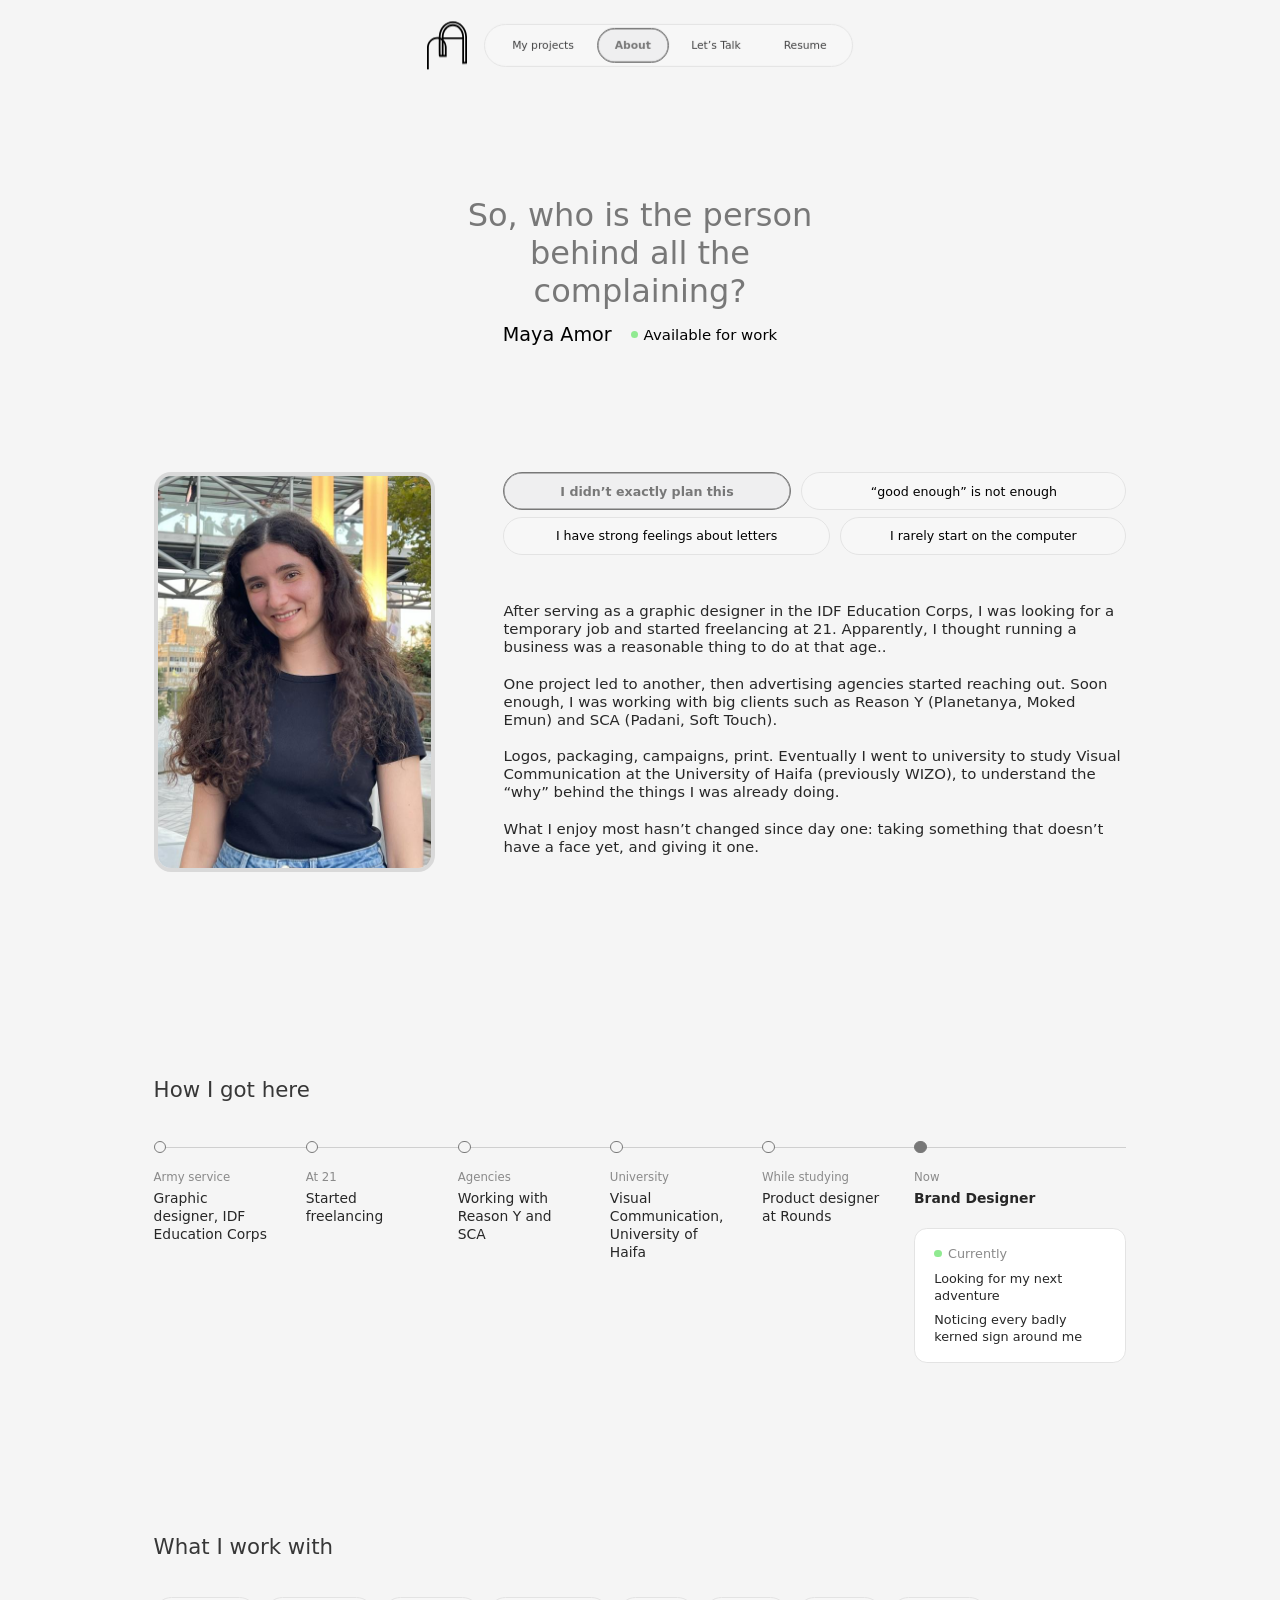
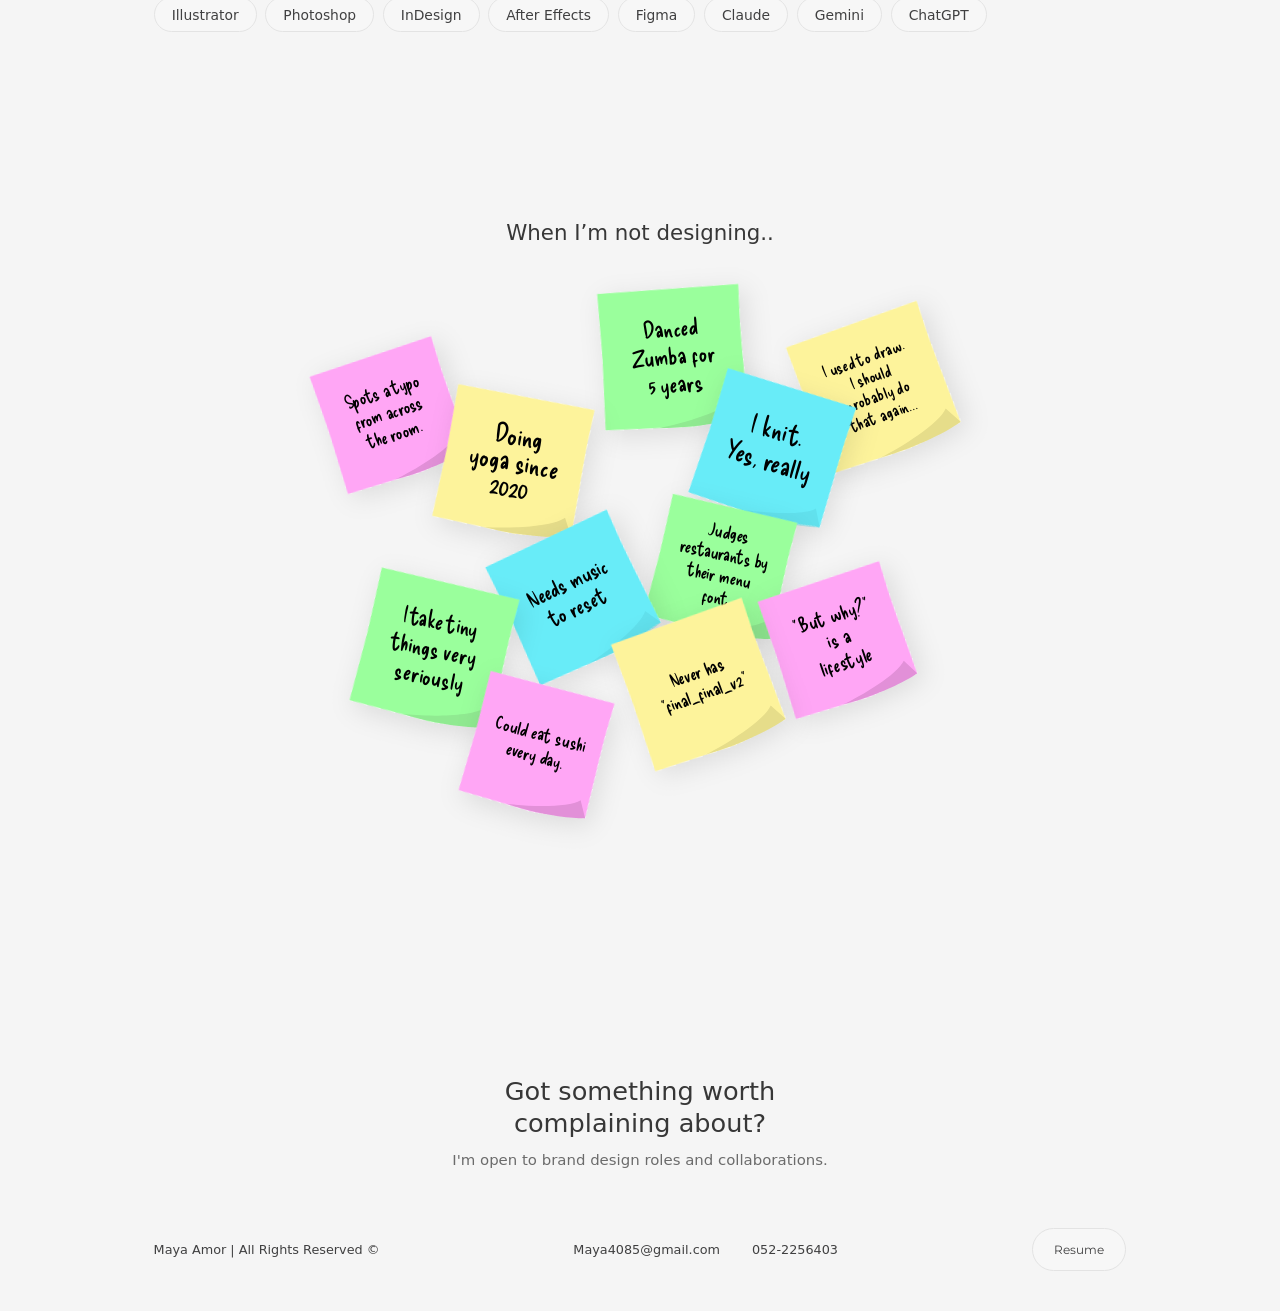
==== commit 8f9d0e03: "About: After Effects instead of Affinity in the tools Co-Authored-By: Claude Opus 5.5 <noreply@anthr" ====
--- a/about.html
+++ b/about.html
@@ -13,6 +13,9 @@
   <meta property="og:title" content="About | Maya Amor">
   <meta property="og:description" content="About Maya Amor, a brand designer who started freelancing at 21 and has been giving brands their look ever since.">
   <meta property="og:url" content="https://maya-amor.github.io/branding/about.html">
+  <meta property="og:image" content="https://maya-amor.github.io/branding/assets/social-preview.png">
+  <meta property="og:image:width" content="1200">
+  <meta property="og:image:height" content="630">
   <meta name="twitter:card" content="summary_large_image">
   <link rel="canonical" href="https://maya-amor.github.io/branding/about.html">
   <link rel="icon" type="image/svg+xml" href="assets/icons/logo.svg">
@@ -154,7 +157,7 @@
         <li>Illustrator</li>
         <li>Photoshop</li>
         <li>InDesign</li>
-        <li>Affinity</li>
+        <li>After Effects</li>
         <li>Figma</li>
         <li>Claude</li>
         <li>Gemini</li>
